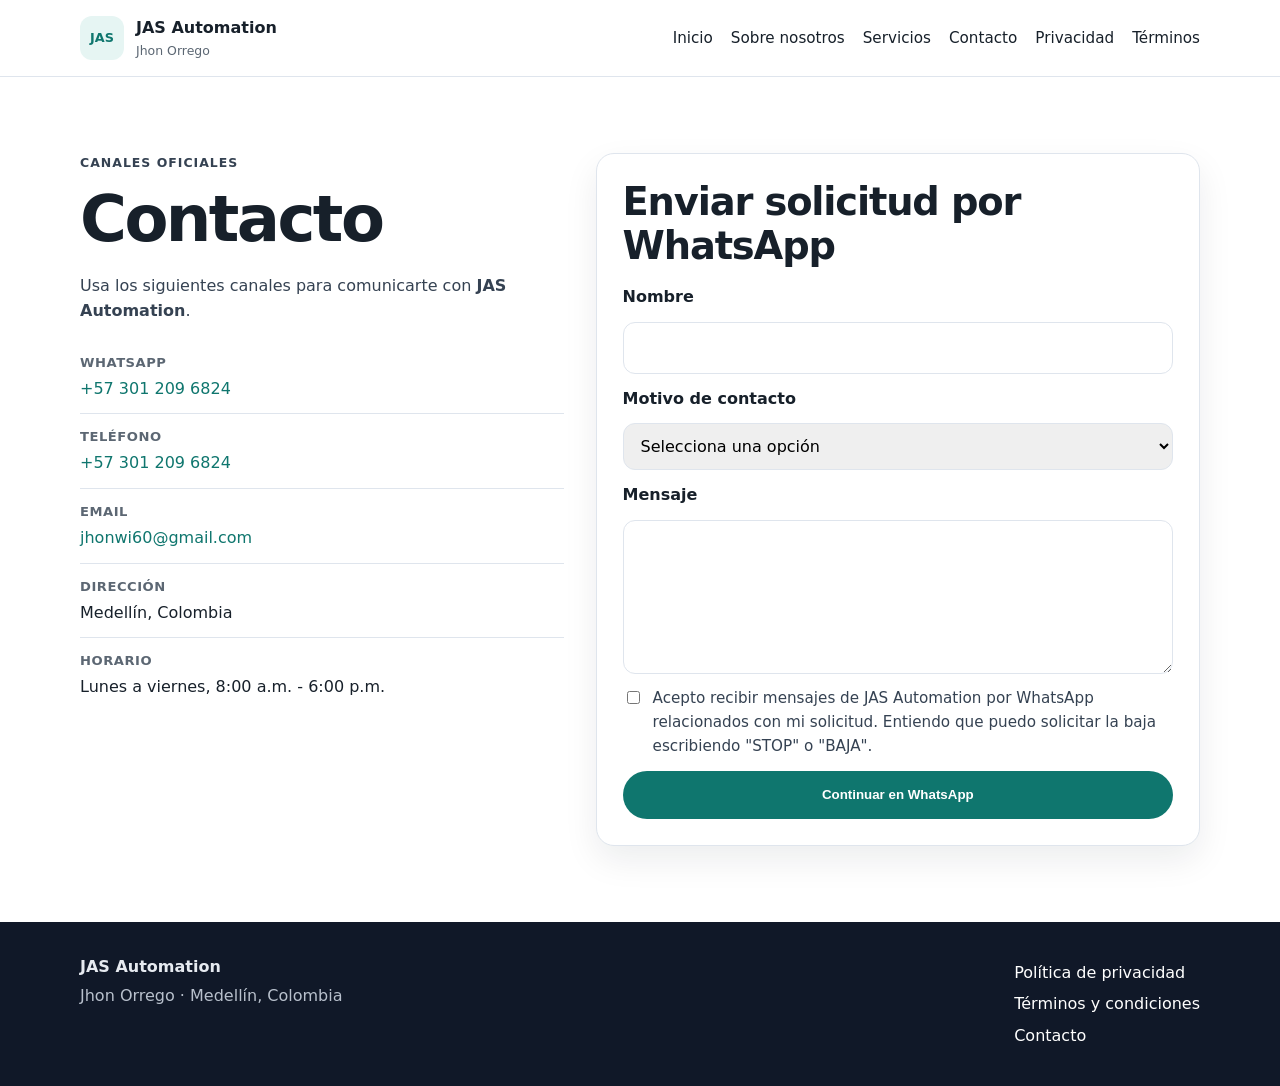
==== contacto.html @ 0388eae1 "Configurar página oficial JAS Automation Datos reales aplicados: nombre comercial, contacto, servici" ====
<!doctype html>
<html lang="es">
<head>
  <meta charset="utf-8">
  <meta name="viewport" content="width=device-width, initial-scale=1">
  <title>Contacto | JAS Automation</title>
  <meta name="description" content="Canales oficiales de contacto de JAS Automation. WhatsApp, email y horario de atención.">
  <link rel="canonical" href="https://www.jasautomation.com/contacto.html">
  <link rel="stylesheet" href="assets/css/styles.css">
</head>
<body>
  <header class="site-header"><nav class="nav container" aria-label="Navegación principal"><a class="brand" href="index.html"><span class="brand-mark">JAS</span><span><strong>JAS Automation</strong><small>Jhon Orrego</small></span></a><button class="nav-toggle" aria-expanded="false" aria-controls="menu">Menú</button><div class="nav-links" id="menu"><a href="index.html">Inicio</a><a href="sobre-nosotros.html">Sobre nosotros</a><a href="servicios.html">Servicios</a><a href="contacto.html">Contacto</a><a href="politica-privacidad.html">Privacidad</a><a href="terminos-condiciones.html">Términos</a></div></nav></header>
  <main class="section page">
    <div class="container contact-grid">
      <section class="content">
        <p class="eyebrow">Canales oficiales</p>
        <h1>Contacto</h1>
        <p>Usa los siguientes canales para comunicarte con <strong>JAS Automation</strong>.</p>
        <dl class="contact-list">
          <div><dt>WhatsApp</dt><dd><a href="https://wa.me/573012096824" target="_blank" rel="noopener">+57 301 209 6824</a></dd></div>
          <div><dt>Teléfono</dt><dd><a href="tel:+573012096824">+57 301 209 6824</a></dd></div>
          <div><dt>Email</dt><dd><a href="mailto:jhonwi60@gmail.com">jhonwi60@gmail.com</a></dd></div>
          <div><dt>Dirección</dt><dd>Medellín, Colombia</dd></div>
          <div><dt>Horario</dt><dd>Lunes a viernes, 8:00 a.m. - 6:00 p.m.</dd></div>
        </dl>
      </section>
      <section class="form-card" aria-label="Formulario de contacto">
        <h2>Enviar solicitud por WhatsApp</h2>
        <form id="whatsappForm">
          <label for="name">Nombre</label>
          <input id="name" name="name" type="text" autocomplete="name" required>
          <label for="topic">Motivo de contacto</label>
          <select id="topic" name="topic" required>
            <option value="">Selecciona una opción</option>
            <option>Información comercial</option>
            <option>Soporte</option>
            <option>Estado de solicitud</option>
            <option>Otra consulta</option>
          </select>
          <label for="message">Mensaje</label>
          <textarea id="message" name="message" rows="5" required></textarea>
          <label class="checkbox">
            <input id="optin" type="checkbox" required>
            <span>Acepto recibir mensajes de JAS Automation por WhatsApp relacionados con mi solicitud. Entiendo que puedo solicitar la baja escribiendo "STOP" o "BAJA".</span>
          </label>
          <button class="button button-primary" type="submit">Continuar en WhatsApp</button>
        </form>
      </section>
    </div>
  </main>
  <footer class="site-footer"><div class="container footer-grid"><div><strong>JAS Automation</strong><p>Jhon Orrego · Medellín, Colombia</p></div><div><a href="politica-privacidad.html">Política de privacidad</a><a href="terminos-condiciones.html">Términos y condiciones</a><a href="contacto.html">Contacto</a></div></div></footer>
  <script src="assets/js/main.js"></script>
</body>
</html>
---- assets/css/styles.css ----
:root {
  --bg: #ffffff;
  --surface: #f6f8fb;
  --text: #17202a;
  --muted: #5c6773;
  --border: #dfe5ed;
  --primary: #0f766e;
  --primary-dark: #0b5f59;
  --accent: #e6f5f3;
  --shadow: 0 14px 34px rgba(16, 24, 40, .08);
  --radius: 18px;
}
* { box-sizing: border-box; }
html { scroll-behavior: smooth; }
body {
  margin: 0;
  font-family: Inter, ui-sans-serif, system-ui, -apple-system, BlinkMacSystemFont, "Segoe UI", sans-serif;
  color: var(--text);
  background: var(--bg);
  line-height: 1.6;
}
a { color: var(--primary); text-decoration: none; }
a:hover { text-decoration: underline; }
.container { width: min(1120px, calc(100% - 32px)); margin: 0 auto; }
.site-header { position: sticky; top: 0; z-index: 20; background: rgba(255,255,255,.95); border-bottom: 1px solid var(--border); backdrop-filter: blur(10px); }
.nav { display: flex; align-items: center; justify-content: space-between; min-height: 76px; gap: 18px; }
.brand { display: inline-flex; align-items: center; gap: 12px; color: var(--text); }
.brand:hover { text-decoration: none; }
.brand small { display: block; color: var(--muted); font-size: .78rem; }
.brand-mark { display: grid; place-items: center; min-width: 44px; height: 44px; border-radius: 12px; background: var(--accent); color: var(--primary); font-weight: 800; font-size: .8rem; }
.nav-links { display: flex; align-items: center; gap: 18px; font-size: .95rem; }
.nav-links a { color: var(--text); }
.nav-toggle { display: none; border: 1px solid var(--border); background: #fff; padding: 9px 12px; border-radius: 10px; }
.section { padding: 76px 0; }
.section-muted { background: var(--surface); }
.hero { background: linear-gradient(135deg, #f5fffd 0%, #ffffff 55%, #f2f7ff 100%); }
.hero-grid { display: grid; grid-template-columns: 1.2fr .8fr; gap: 40px; align-items: center; }
.eyebrow { color: var(--primary); font-weight: 800; letter-spacing: .08em; text-transform: uppercase; font-size: .78rem; margin: 0 0 10px; }
h1, h2, h3 { line-height: 1.15; margin: 0 0 16px; }
h1 { font-size: clamp(2.25rem, 5vw, 4.4rem); letter-spacing: -.04em; }
h2 { font-size: clamp(1.7rem, 3vw, 2.45rem); letter-spacing: -.03em; }
h3 { font-size: 1.15rem; }
.lead { font-size: 1.22rem; color: #354252; max-width: 760px; }
.hero-actions { display: flex; flex-wrap: wrap; gap: 12px; margin: 28px 0 14px; }
.button { display: inline-flex; align-items: center; justify-content: center; min-height: 48px; padding: 0 18px; border-radius: 999px; font-weight: 750; border: 1px solid transparent; cursor: pointer; }
.button:hover { text-decoration: none; }
.button-primary { background: var(--primary); color: #fff; }
.button-primary:hover { background: var(--primary-dark); }
.button-secondary { background: #fff; color: var(--text); border-color: var(--border); }
.consent-note { color: var(--muted); font-size: .95rem; }
.trust-card, .card, .form-card, .checklist, .notice { border: 1px solid var(--border); border-radius: var(--radius); background: #fff; box-shadow: var(--shadow); }
.trust-card { padding: 26px; }
dl { margin: 0; }
.trust-card dl div, .contact-list div { padding: 12px 0; border-bottom: 1px solid var(--border); }
.trust-card dl div:last-child, .contact-list div:last-child { border-bottom: 0; }
dt { font-size: .82rem; color: var(--muted); font-weight: 750; text-transform: uppercase; letter-spacing: .04em; }
dd { margin: 3px 0 0; }
.cards { display: grid; gap: 18px; margin-top: 22px; }
.cards.three { grid-template-columns: repeat(3, 1fr); }
.card { padding: 24px; }
.card p { color: var(--muted); margin-bottom: 0; }
.split { display: grid; grid-template-columns: 1fr .85fr; gap: 42px; align-items: start; }
.checklist { padding: 26px; background: var(--accent); }
ul { padding-left: 20px; }
.page { min-height: 64vh; }
.content { max-width: 880px; }
.content p, .legal p { color: #354252; }
.info-table { width: 100%; border-collapse: collapse; margin: 24px 0; border: 1px solid var(--border); border-radius: 14px; overflow: hidden; display: table; }
.info-table th, .info-table td { text-align: left; padding: 14px 16px; border-bottom: 1px solid var(--border); }
.info-table th { width: 230px; background: var(--surface); }
.contact-grid { display: grid; grid-template-columns: .8fr 1fr; gap: 32px; align-items: start; }
.form-card { padding: 26px; }
form { display: grid; gap: 12px; }
label { font-weight: 700; }
input, select, textarea { width: 100%; padding: 12px 13px; border: 1px solid var(--border); border-radius: 12px; font: inherit; }
textarea { resize: vertical; }
.checkbox { display: grid; grid-template-columns: auto 1fr; gap: 10px; align-items: start; font-weight: 500; color: #354252; font-size: .95rem; }
.checkbox input { width: auto; margin-top: 5px; }
.legal { max-width: 900px; }
.legal h2 { font-size: 1.35rem; margin-top: 30px; }
.notice { padding: 18px; margin-top: 24px; background: #fff9e8; }
.site-footer { background: #101828; color: #e6eaf0; padding: 32px 0; }
.site-footer p { color: #b8c0cc; margin: 4px 0; }
.site-footer a { display: block; color: #fff; margin: 6px 0; }
.footer-grid { display: flex; justify-content: space-between; gap: 24px; align-items: start; }
@media (max-width: 820px) {
  .nav { align-items: flex-start; padding: 14px 0; }
  .nav-toggle { display: inline-flex; }
  .nav-links { display: none; position: absolute; left: 16px; right: 16px; top: 76px; background: #fff; border: 1px solid var(--border); border-radius: 14px; padding: 14px; box-shadow: var(--shadow); flex-direction: column; align-items: flex-start; }
  .nav-links.open { display: flex; }
  .hero-grid, .cards.three, .split, .contact-grid { grid-template-columns: 1fr; }
  .section { padding: 52px 0; }
  .footer-grid { flex-direction: column; }
}
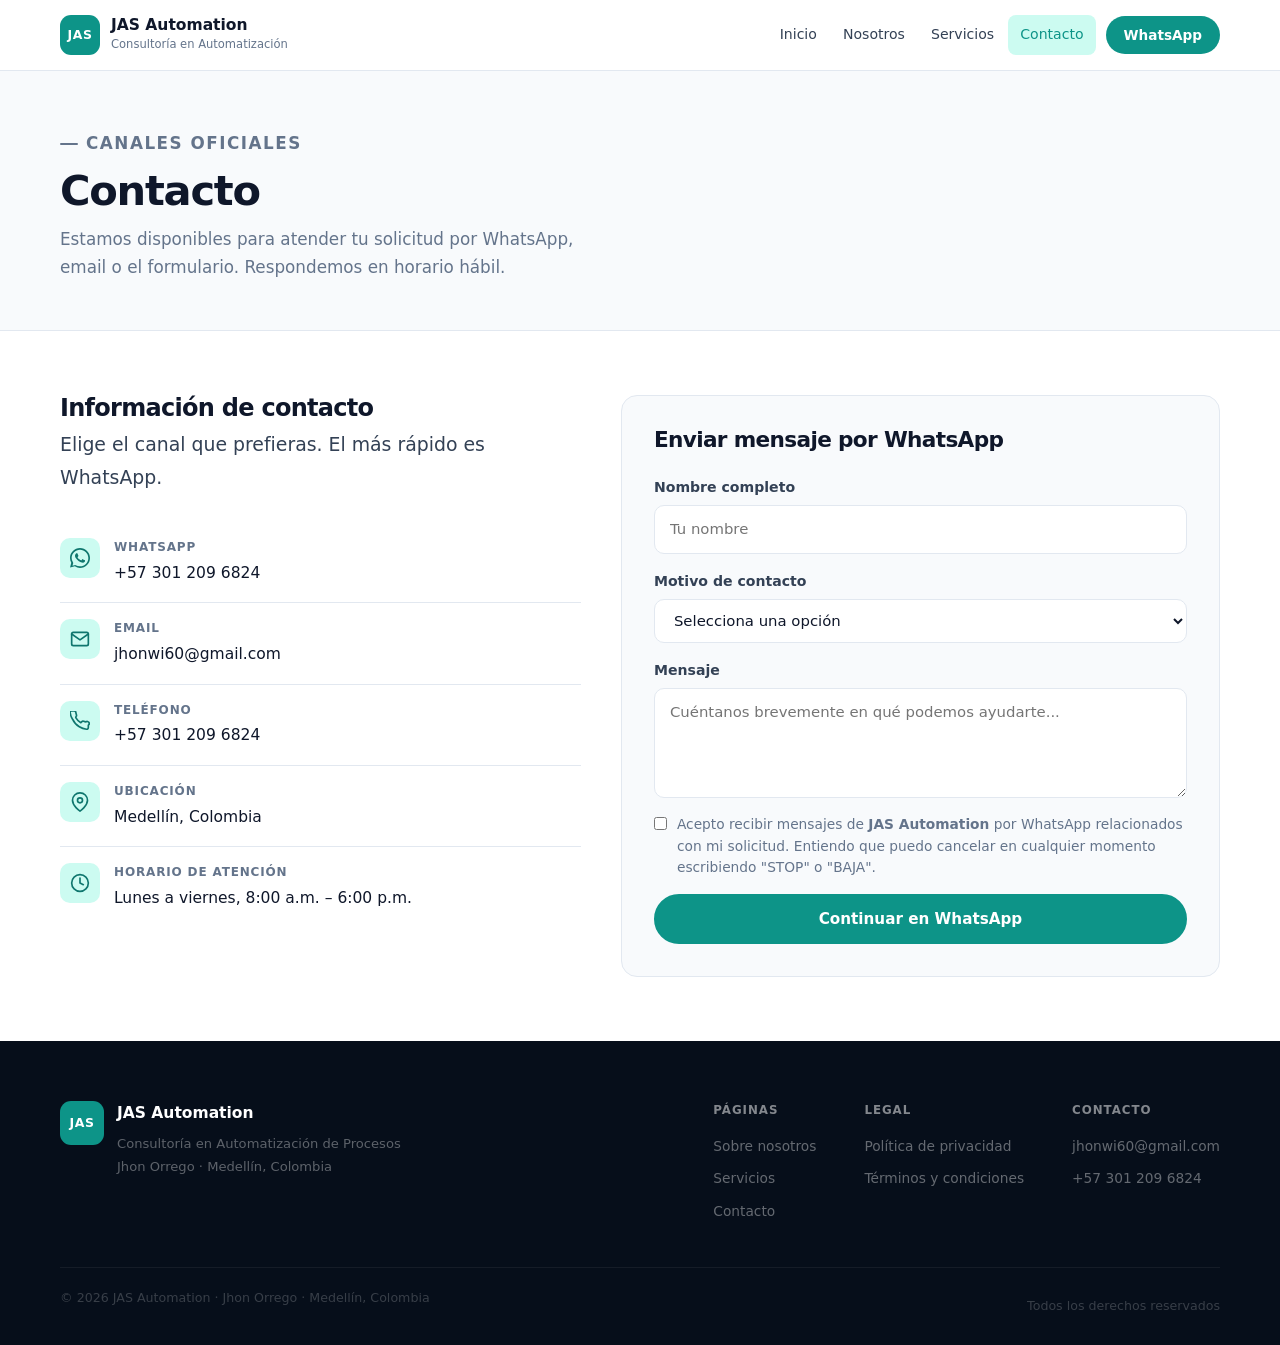
==== commit 4631f732: "Rediseño completo: UI profesional, mobile-first, copy mejorado - Hero con fondo oscuro y headline de" ====
--- a/contacto.html
+++ b/contacto.html
@@ -4,51 +4,137 @@
   <meta charset="utf-8">
   <meta name="viewport" content="width=device-width, initial-scale=1">
   <title>Contacto | JAS Automation</title>
-  <meta name="description" content="Canales oficiales de contacto de JAS Automation. WhatsApp, email y horario de atención.">
+  <meta name="description" content="Canales oficiales de contacto de JAS Automation. Escríbenos por WhatsApp, email o usa el formulario de contacto.">
   <link rel="canonical" href="https://www.jasautomation.com/contacto.html">
   <link rel="stylesheet" href="assets/css/styles.css">
 </head>
 <body>
-  <header class="site-header"><nav class="nav container" aria-label="Navegación principal"><a class="brand" href="index.html"><span class="brand-mark">JAS</span><span><strong>JAS Automation</strong><small>Jhon Orrego</small></span></a><button class="nav-toggle" aria-expanded="false" aria-controls="menu">Menú</button><div class="nav-links" id="menu"><a href="index.html">Inicio</a><a href="sobre-nosotros.html">Sobre nosotros</a><a href="servicios.html">Servicios</a><a href="contacto.html">Contacto</a><a href="politica-privacidad.html">Privacidad</a><a href="terminos-condiciones.html">Términos</a></div></nav></header>
-  <main class="section page">
-    <div class="container contact-grid">
-      <section class="content">
+
+  <header class="site-header">
+    <nav class="nav container" aria-label="Navegación principal">
+      <a class="brand" href="index.html"><span class="brand-mark">JAS</span><span><strong>JAS Automation</strong><small>Consultoría en Automatización</small></span></a>
+      <button class="nav-toggle" id="nav-toggle" aria-expanded="false" aria-controls="main-menu" aria-label="Abrir menú"><span></span><span></span><span></span></button>
+      <div class="nav-links" id="main-menu">
+        <a href="index.html">Inicio</a>
+        <a href="sobre-nosotros.html">Nosotros</a>
+        <a href="servicios.html">Servicios</a>
+        <a href="contacto.html" class="active">Contacto</a>
+        <a href="https://wa.me/573012096824?text=Hola%2C%20quiero%20informaci%C3%B3n%20sobre%20JAS%20Automation" class="nav-cta" target="_blank" rel="noopener">WhatsApp</a>
+      </div>
+    </nav>
+  </header>
+
+  <main>
+    <div class="page-hero">
+      <div class="container">
         <p class="eyebrow">Canales oficiales</p>
         <h1>Contacto</h1>
-        <p>Usa los siguientes canales para comunicarte con <strong>JAS Automation</strong>.</p>
-        <dl class="contact-list">
-          <div><dt>WhatsApp</dt><dd><a href="https://wa.me/573012096824" target="_blank" rel="noopener">+57 301 209 6824</a></dd></div>
-          <div><dt>Teléfono</dt><dd><a href="tel:+573012096824">+57 301 209 6824</a></dd></div>
-          <div><dt>Email</dt><dd><a href="mailto:jhonwi60@gmail.com">jhonwi60@gmail.com</a></dd></div>
-          <div><dt>Dirección</dt><dd>Medellín, Colombia</dd></div>
-          <div><dt>Horario</dt><dd>Lunes a viernes, 8:00 a.m. - 6:00 p.m.</dd></div>
-        </dl>
-      </section>
-      <section class="form-card" aria-label="Formulario de contacto">
-        <h2>Enviar solicitud por WhatsApp</h2>
-        <form id="whatsappForm">
-          <label for="name">Nombre</label>
-          <input id="name" name="name" type="text" autocomplete="name" required>
-          <label for="topic">Motivo de contacto</label>
-          <select id="topic" name="topic" required>
-            <option value="">Selecciona una opción</option>
-            <option>Información comercial</option>
-            <option>Soporte</option>
-            <option>Estado de solicitud</option>
-            <option>Otra consulta</option>
-          </select>
-          <label for="message">Mensaje</label>
-          <textarea id="message" name="message" rows="5" required></textarea>
-          <label class="checkbox">
-            <input id="optin" type="checkbox" required>
-            <span>Acepto recibir mensajes de JAS Automation por WhatsApp relacionados con mi solicitud. Entiendo que puedo solicitar la baja escribiendo "STOP" o "BAJA".</span>
-          </label>
-          <button class="button button-primary" type="submit">Continuar en WhatsApp</button>
-        </form>
-      </section>
+        <p>Estamos disponibles para atender tu solicitud por WhatsApp, email o el formulario. Respondemos en horario hábil.</p>
+      </div>
     </div>
+
+    <section class="content-section">
+      <div class="container contact-wrap">
+
+        <div class="contact-info">
+          <h2>Información de contacto</h2>
+          <p class="lead">Elige el canal que prefieras. El más rápido es WhatsApp.</p>
+
+          <div class="contact-list">
+            <div class="contact-list-item">
+              <div class="contact-icon" aria-hidden="true">
+                <svg width="20" height="20" viewBox="0 0 24 24" fill="currentColor"><path d="M17.472 14.382c-.297-.149-1.758-.867-2.03-.967-.273-.099-.471-.148-.67.15-.197.297-.767.966-.94 1.164-.173.199-.347.223-.644.075-.297-.15-1.255-.463-2.39-1.475-.883-.788-1.48-1.761-1.653-2.059-.173-.297-.018-.458.13-.606.134-.133.298-.347.446-.52.149-.174.198-.298.298-.497.099-.198.05-.371-.025-.52-.075-.149-.669-1.612-.916-2.207-.242-.579-.487-.5-.669-.51-.173-.008-.371-.01-.57-.01-.198 0-.52.074-.792.372-.272.297-1.04 1.016-1.04 2.479 0 1.462 1.065 2.875 1.213 3.074.149.198 2.096 3.2 5.077 4.487.709.306 1.262.489 1.694.625.712.227 1.36.195 1.871.118.571-.085 1.758-.719 2.006-1.413.248-.694.248-1.289.173-1.413-.074-.124-.272-.198-.57-.347z"/><path d="M12 0C5.373 0 0 5.373 0 12c0 2.123.553 4.116 1.52 5.843L.057 23.5l5.81-1.522A11.942 11.942 0 0012 24c6.627 0 12-5.373 12-12S18.627 0 12 0zm0 22c-1.89 0-3.663-.51-5.187-1.4l-.37-.22-3.45.905.92-3.36-.24-.386A10 10 0 012 12C2 6.477 6.477 2 12 2s10 4.477 10 10-4.477 10-10 10z"/></svg>
+              </div>
+              <div>
+                <div class="contact-label">WhatsApp</div>
+                <div class="contact-value"><a href="https://wa.me/573012096824" target="_blank" rel="noopener">+57 301 209 6824</a></div>
+              </div>
+            </div>
+            <div class="contact-list-item">
+              <div class="contact-icon" aria-hidden="true">
+                <svg width="20" height="20" viewBox="0 0 24 24" fill="none" stroke="currentColor" stroke-width="2" stroke-linecap="round" stroke-linejoin="round"><path d="M4 4h16c1.1 0 2 .9 2 2v12c0 1.1-.9 2-2 2H4c-1.1 0-2-.9-2-2V6c0-1.1.9-2 2-2z"/><polyline points="22,6 12,13 2,6"/></svg>
+              </div>
+              <div>
+                <div class="contact-label">Email</div>
+                <div class="contact-value"><a href="mailto:jhonwi60@gmail.com">jhonwi60@gmail.com</a></div>
+              </div>
+            </div>
+            <div class="contact-list-item">
+              <div class="contact-icon" aria-hidden="true">
+                <svg width="20" height="20" viewBox="0 0 24 24" fill="none" stroke="currentColor" stroke-width="2" stroke-linecap="round" stroke-linejoin="round"><path d="M22 16.92v3a2 2 0 01-2.18 2 19.79 19.79 0 01-8.63-3.07A19.5 19.5 0 013.07 9.81 19.79 19.79 0 01.02 1.18 2 2 0 012 0h3a2 2 0 012 1.72c.127.96.361 1.903.7 2.81a2 2 0 01-.45 2.11L6.91 7.91a16 16 0 006.08 6.08l1.27-1.27a2 2 0 012.11-.45c.907.339 1.85.573 2.81.7A2 2 0 0122 16.92z"/></svg>
+              </div>
+              <div>
+                <div class="contact-label">Teléfono</div>
+                <div class="contact-value"><a href="tel:+573012096824">+57 301 209 6824</a></div>
+              </div>
+            </div>
+            <div class="contact-list-item">
+              <div class="contact-icon" aria-hidden="true">
+                <svg width="20" height="20" viewBox="0 0 24 24" fill="none" stroke="currentColor" stroke-width="2" stroke-linecap="round" stroke-linejoin="round"><path d="M21 10c0 7-9 13-9 13S3 17 3 10a9 9 0 0118 0z"/><circle cx="12" cy="10" r="3"/></svg>
+              </div>
+              <div>
+                <div class="contact-label">Ubicación</div>
+                <div class="contact-value">Medellín, Colombia</div>
+              </div>
+            </div>
+            <div class="contact-list-item">
+              <div class="contact-icon" aria-hidden="true">
+                <svg width="20" height="20" viewBox="0 0 24 24" fill="none" stroke="currentColor" stroke-width="2" stroke-linecap="round" stroke-linejoin="round"><circle cx="12" cy="12" r="10"/><polyline points="12 6 12 12 16 14"/></svg>
+              </div>
+              <div>
+                <div class="contact-label">Horario de atención</div>
+                <div class="contact-value">Lunes a viernes, 8:00 a.m. – 6:00 p.m.</div>
+              </div>
+            </div>
+          </div>
+        </div>
+
+        <div class="form-box">
+          <h2>Enviar mensaje por WhatsApp</h2>
+          <form class="form-grid" id="whatsappForm" novalidate>
+            <div class="form-field">
+              <label for="name">Nombre completo</label>
+              <input id="name" name="name" type="text" autocomplete="name" placeholder="Tu nombre" required>
+            </div>
+            <div class="form-field">
+              <label for="topic">Motivo de contacto</label>
+              <select id="topic" name="topic" required>
+                <option value="">Selecciona una opción</option>
+                <option>Información sobre servicios</option>
+                <option>Solicitud de propuesta</option>
+                <option>Soporte técnico</option>
+                <option>Estado de proyecto</option>
+                <option>Otra consulta</option>
+              </select>
+            </div>
+            <div class="form-field">
+              <label for="message">Mensaje</label>
+              <textarea id="message" name="message" placeholder="Cuéntanos brevemente en qué podemos ayudarte..." required></textarea>
+            </div>
+            <div class="checkbox-field">
+              <input id="optin" type="checkbox" required>
+              <span>Acepto recibir mensajes de <strong>JAS Automation</strong> por WhatsApp relacionados con mi solicitud. Entiendo que puedo cancelar en cualquier momento escribiendo "STOP" o "BAJA".</span>
+            </div>
+            <button class="btn btn-primary btn-full" type="submit">Continuar en WhatsApp</button>
+          </form>
+        </div>
+
+      </div>
+    </section>
   </main>
-  <footer class="site-footer"><div class="container footer-grid"><div><strong>JAS Automation</strong><p>Jhon Orrego · Medellín, Colombia</p></div><div><a href="politica-privacidad.html">Política de privacidad</a><a href="terminos-condiciones.html">Términos y condiciones</a><a href="contacto.html">Contacto</a></div></div></footer>
+
+  <footer class="site-footer">
+    <div class="container footer-top">
+      <div class="footer-brand"><span class="brand-mark">JAS</span><div><strong>JAS Automation</strong><p>Consultoría en Automatización de Procesos</p><p>Jhon Orrego · Medellín, Colombia</p></div></div>
+      <nav class="footer-nav" aria-label="Navegación del pie de página">
+        <div class="footer-nav-col"><strong>Páginas</strong><a href="sobre-nosotros.html">Sobre nosotros</a><a href="servicios.html">Servicios</a><a href="contacto.html">Contacto</a></div>
+        <div class="footer-nav-col"><strong>Legal</strong><a href="politica-privacidad.html">Política de privacidad</a><a href="terminos-condiciones.html">Términos y condiciones</a></div>
+        <div class="footer-nav-col"><strong>Contacto</strong><a href="mailto:jhonwi60@gmail.com">jhonwi60@gmail.com</a><a href="tel:+573012096824">+57 301 209 6824</a></div>
+      </nav>
+    </div>
+    <div class="footer-bottom"><div class="container"><p>© 2026 JAS Automation · Jhon Orrego · Medellín, Colombia</p><p>Todos los derechos reservados</p></div></div>
+  </footer>
+
   <script src="assets/js/main.js"></script>
 </body>
 </html>
--- a/assets/css/styles.css
+++ b/assets/css/styles.css
@@ -1,94 +1,655 @@
+/* ===== DESIGN SYSTEM ===== */
 :root {
   --bg: #ffffff;
-  --surface: #f6f8fb;
-  --text: #17202a;
-  --muted: #5c6773;
-  --border: #dfe5ed;
-  --primary: #0f766e;
-  --primary-dark: #0b5f59;
-  --accent: #e6f5f3;
-  --shadow: 0 14px 34px rgba(16, 24, 40, .08);
-  --radius: 18px;
-}
-* { box-sizing: border-box; }
-html { scroll-behavior: smooth; }
+  --surface: #f8fafc;
+  --text: #0f172a;
+  --text-2: #334155;
+  --muted: #64748b;
+  --border: #e2e8f0;
+  --primary: #0d9488;
+  --primary-dark: #0f766e;
+  --primary-light: #ccfbf1;
+  --dark: #071828;
+  --dark-2: #0c2340;
+  --shadow: 0 4px 20px rgba(0,0,0,.09);
+  --shadow-lg: 0 20px 50px rgba(0,0,0,.13);
+  --radius: 16px;
+  --radius-sm: 10px;
+}
+
+/* ===== RESET ===== */
+*, *::before, *::after { box-sizing: border-box; margin: 0; padding: 0; }
+html { scroll-behavior: smooth; -webkit-text-size-adjust: 100%; }
 body {
-  margin: 0;
-  font-family: Inter, ui-sans-serif, system-ui, -apple-system, BlinkMacSystemFont, "Segoe UI", sans-serif;
+  font-family: Inter, ui-sans-serif, system-ui, -apple-system, BlinkMacSystemFont, "Segoe UI", Roboto, sans-serif;
   color: var(--text);
   background: var(--bg);
-  line-height: 1.6;
-}
+  line-height: 1.65;
+  -webkit-font-smoothing: antialiased;
+}
+img, svg { display: block; max-width: 100%; }
 a { color: var(--primary); text-decoration: none; }
 a:hover { text-decoration: underline; }
-.container { width: min(1120px, calc(100% - 32px)); margin: 0 auto; }
-.site-header { position: sticky; top: 0; z-index: 20; background: rgba(255,255,255,.95); border-bottom: 1px solid var(--border); backdrop-filter: blur(10px); }
-.nav { display: flex; align-items: center; justify-content: space-between; min-height: 76px; gap: 18px; }
-.brand { display: inline-flex; align-items: center; gap: 12px; color: var(--text); }
+ul, ol { list-style: none; }
+p { margin-bottom: 1rem; }
+p:last-child { margin-bottom: 0; }
+
+/* ===== LAYOUT ===== */
+.container { width: min(1160px, calc(100% - 40px)); margin: 0 auto; }
+.section { padding: 96px 0; }
+.section-muted { background: var(--surface); }
+.section-dark { background: var(--dark); }
+
+/* ===== TYPOGRAPHY ===== */
+.eyebrow {
+  display: inline-flex;
+  align-items: center;
+  gap: 8px;
+  color: var(--primary);
+  font-weight: 700;
+  letter-spacing: .09em;
+  text-transform: uppercase;
+  font-size: .73rem;
+  margin-bottom: 14px;
+}
+.eyebrow::before {
+  content: '';
+  display: block;
+  width: 18px;
+  height: 2px;
+  background: currentColor;
+  border-radius: 2px;
+  flex-shrink: 0;
+}
+.eyebrow-light { color: var(--primary-light); }
+
+h1, h2, h3 { line-height: 1.12; font-weight: 800; letter-spacing: -.03em; }
+h1 { font-size: clamp(2.2rem, 5.5vw, 3.8rem); }
+h2 { font-size: clamp(1.7rem, 3.5vw, 2.5rem); }
+h3 { font-size: 1.1rem; font-weight: 700; letter-spacing: -.01em; }
+
+.lead {
+  font-size: clamp(1rem, 2vw, 1.18rem);
+  color: var(--text-2);
+  line-height: 1.75;
+}
+.section-header { text-align: center; max-width: 660px; margin: 0 auto 56px; }
+.section-header h2 { margin-bottom: 14px; }
+.section-sub { color: var(--muted); font-size: 1.05rem; }
+
+/* ===== BUTTONS ===== */
+.btn {
+  display: inline-flex;
+  align-items: center;
+  justify-content: center;
+  gap: 8px;
+  min-height: 50px;
+  padding: 0 24px;
+  border-radius: 999px;
+  font-weight: 700;
+  font-size: .95rem;
+  border: 2px solid transparent;
+  cursor: pointer;
+  transition: background .16s, border-color .16s, transform .14s, box-shadow .16s;
+  white-space: nowrap;
+  font-family: inherit;
+}
+.btn:hover { text-decoration: none; transform: translateY(-1px); box-shadow: 0 6px 20px rgba(0,0,0,.12); }
+.btn:active { transform: translateY(0); }
+.btn-primary { background: var(--primary); color: #fff; border-color: var(--primary); }
+.btn-primary:hover { background: var(--primary-dark); border-color: var(--primary-dark); }
+.btn-ghost { background: transparent; color: var(--text); border-color: var(--border); }
+.btn-ghost:hover { border-color: var(--primary); color: var(--primary); background: var(--primary-light); }
+.btn-outline-white { background: transparent; color: #fff; border-color: rgba(255,255,255,.35); }
+.btn-outline-white:hover { background: rgba(255,255,255,.1); border-color: rgba(255,255,255,.7); }
+.btn-full { width: 100%; }
+.btn-lg { min-height: 56px; padding: 0 32px; font-size: 1rem; }
+
+/* ===== HEADER / NAV ===== */
+.site-header {
+  position: sticky;
+  top: 0;
+  z-index: 50;
+  background: rgba(255,255,255,.94);
+  border-bottom: 1px solid var(--border);
+  backdrop-filter: blur(16px);
+  -webkit-backdrop-filter: blur(16px);
+}
+.nav {
+  display: flex;
+  align-items: center;
+  justify-content: space-between;
+  min-height: 70px;
+  gap: 16px;
+  flex-wrap: wrap;
+}
+.brand {
+  display: inline-flex;
+  align-items: center;
+  gap: 11px;
+  color: var(--text);
+  flex-shrink: 0;
+}
 .brand:hover { text-decoration: none; }
-.brand small { display: block; color: var(--muted); font-size: .78rem; }
-.brand-mark { display: grid; place-items: center; min-width: 44px; height: 44px; border-radius: 12px; background: var(--accent); color: var(--primary); font-weight: 800; font-size: .8rem; }
-.nav-links { display: flex; align-items: center; gap: 18px; font-size: .95rem; }
-.nav-links a { color: var(--text); }
-.nav-toggle { display: none; border: 1px solid var(--border); background: #fff; padding: 9px 12px; border-radius: 10px; }
-.section { padding: 76px 0; }
-.section-muted { background: var(--surface); }
-.hero { background: linear-gradient(135deg, #f5fffd 0%, #ffffff 55%, #f2f7ff 100%); }
-.hero-grid { display: grid; grid-template-columns: 1.2fr .8fr; gap: 40px; align-items: center; }
-.eyebrow { color: var(--primary); font-weight: 800; letter-spacing: .08em; text-transform: uppercase; font-size: .78rem; margin: 0 0 10px; }
-h1, h2, h3 { line-height: 1.15; margin: 0 0 16px; }
-h1 { font-size: clamp(2.25rem, 5vw, 4.4rem); letter-spacing: -.04em; }
-h2 { font-size: clamp(1.7rem, 3vw, 2.45rem); letter-spacing: -.03em; }
-h3 { font-size: 1.15rem; }
-.lead { font-size: 1.22rem; color: #354252; max-width: 760px; }
-.hero-actions { display: flex; flex-wrap: wrap; gap: 12px; margin: 28px 0 14px; }
-.button { display: inline-flex; align-items: center; justify-content: center; min-height: 48px; padding: 0 18px; border-radius: 999px; font-weight: 750; border: 1px solid transparent; cursor: pointer; }
-.button:hover { text-decoration: none; }
-.button-primary { background: var(--primary); color: #fff; }
-.button-primary:hover { background: var(--primary-dark); }
-.button-secondary { background: #fff; color: var(--text); border-color: var(--border); }
-.consent-note { color: var(--muted); font-size: .95rem; }
-.trust-card, .card, .form-card, .checklist, .notice { border: 1px solid var(--border); border-radius: var(--radius); background: #fff; box-shadow: var(--shadow); }
-.trust-card { padding: 26px; }
-dl { margin: 0; }
-.trust-card dl div, .contact-list div { padding: 12px 0; border-bottom: 1px solid var(--border); }
-.trust-card dl div:last-child, .contact-list div:last-child { border-bottom: 0; }
-dt { font-size: .82rem; color: var(--muted); font-weight: 750; text-transform: uppercase; letter-spacing: .04em; }
-dd { margin: 3px 0 0; }
-.cards { display: grid; gap: 18px; margin-top: 22px; }
-.cards.three { grid-template-columns: repeat(3, 1fr); }
-.card { padding: 24px; }
-.card p { color: var(--muted); margin-bottom: 0; }
-.split { display: grid; grid-template-columns: 1fr .85fr; gap: 42px; align-items: start; }
-.checklist { padding: 26px; background: var(--accent); }
-ul { padding-left: 20px; }
-.page { min-height: 64vh; }
-.content { max-width: 880px; }
-.content p, .legal p { color: #354252; }
-.info-table { width: 100%; border-collapse: collapse; margin: 24px 0; border: 1px solid var(--border); border-radius: 14px; overflow: hidden; display: table; }
-.info-table th, .info-table td { text-align: left; padding: 14px 16px; border-bottom: 1px solid var(--border); }
-.info-table th { width: 230px; background: var(--surface); }
-.contact-grid { display: grid; grid-template-columns: .8fr 1fr; gap: 32px; align-items: start; }
-.form-card { padding: 26px; }
-form { display: grid; gap: 12px; }
-label { font-weight: 700; }
-input, select, textarea { width: 100%; padding: 12px 13px; border: 1px solid var(--border); border-radius: 12px; font: inherit; }
-textarea { resize: vertical; }
-.checkbox { display: grid; grid-template-columns: auto 1fr; gap: 10px; align-items: start; font-weight: 500; color: #354252; font-size: .95rem; }
-.checkbox input { width: auto; margin-top: 5px; }
-.legal { max-width: 900px; }
-.legal h2 { font-size: 1.35rem; margin-top: 30px; }
-.notice { padding: 18px; margin-top: 24px; background: #fff9e8; }
-.site-footer { background: #101828; color: #e6eaf0; padding: 32px 0; }
-.site-footer p { color: #b8c0cc; margin: 4px 0; }
-.site-footer a { display: block; color: #fff; margin: 6px 0; }
-.footer-grid { display: flex; justify-content: space-between; gap: 24px; align-items: start; }
-@media (max-width: 820px) {
-  .nav { align-items: flex-start; padding: 14px 0; }
-  .nav-toggle { display: inline-flex; }
-  .nav-links { display: none; position: absolute; left: 16px; right: 16px; top: 76px; background: #fff; border: 1px solid var(--border); border-radius: 14px; padding: 14px; box-shadow: var(--shadow); flex-direction: column; align-items: flex-start; }
+.brand strong { display: block; font-size: .97rem; font-weight: 800; line-height: 1.2; }
+.brand small { display: block; color: var(--muted); font-size: .72rem; font-weight: 500; }
+.brand-mark {
+  display: grid;
+  place-items: center;
+  width: 40px;
+  height: 40px;
+  border-radius: 11px;
+  background: var(--primary);
+  color: #fff;
+  font-weight: 900;
+  font-size: .78rem;
+  letter-spacing: .04em;
+  flex-shrink: 0;
+}
+.nav-links {
+  display: flex;
+  align-items: center;
+  gap: 2px;
+}
+.nav-links a {
+  color: var(--text-2);
+  font-size: .88rem;
+  font-weight: 500;
+  padding: 8px 12px;
+  border-radius: 8px;
+  transition: color .14s, background .14s;
+}
+.nav-links a:hover,
+.nav-links a.active { color: var(--primary); background: var(--primary-light); text-decoration: none; }
+.nav-cta {
+  background: var(--primary) !important;
+  color: #fff !important;
+  padding: 8px 18px !important;
+  border-radius: 999px !important;
+  font-weight: 700 !important;
+  margin-left: 8px;
+  font-size: .85rem !important;
+}
+.nav-cta:hover { background: var(--primary-dark) !important; }
+.nav-toggle {
+  display: none;
+  flex-direction: column;
+  justify-content: center;
+  gap: 5px;
+  width: 42px;
+  height: 42px;
+  border: 1px solid var(--border);
+  background: #fff;
+  border-radius: 9px;
+  padding: 10px;
+  cursor: pointer;
+  flex-shrink: 0;
+}
+.nav-toggle span {
+  display: block;
+  width: 100%;
+  height: 2px;
+  background: var(--text);
+  border-radius: 2px;
+  transition: transform .2s, opacity .2s;
+}
+.nav-toggle.is-open span:nth-child(1) { transform: translateY(7px) rotate(45deg); }
+.nav-toggle.is-open span:nth-child(2) { opacity: 0; }
+.nav-toggle.is-open span:nth-child(3) { transform: translateY(-7px) rotate(-45deg); }
+
+/* ===== HERO ===== */
+.hero {
+  background: linear-gradient(140deg, var(--dark) 0%, var(--dark-2) 55%, #0b3d36 100%);
+  padding: 100px 0 88px;
+  position: relative;
+  overflow: hidden;
+}
+.hero::before {
+  content: '';
+  position: absolute;
+  width: 800px;
+  height: 800px;
+  background: radial-gradient(circle, rgba(13,148,136,.18) 0%, transparent 65%);
+  top: -200px;
+  right: -100px;
+  pointer-events: none;
+}
+.hero-inner {
+  display: grid;
+  grid-template-columns: 1.3fr .7fr;
+  gap: 52px;
+  align-items: center;
+  position: relative;
+  z-index: 1;
+}
+.hero-content .eyebrow { color: var(--primary-light); }
+.hero-content h1 { color: #fff; margin-bottom: 20px; }
+.hero-content .lead { color: rgba(255,255,255,.72); max-width: 560px; }
+.hero-content .lead strong { color: #fff; }
+.hero-actions { display: flex; flex-wrap: wrap; gap: 12px; margin-top: 34px; }
+
+/* Hero card */
+.hero-card {
+  background: rgba(255,255,255,.07);
+  border: 1px solid rgba(255,255,255,.13);
+  backdrop-filter: blur(12px);
+  -webkit-backdrop-filter: blur(12px);
+  border-radius: var(--radius);
+  padding: 28px;
+  color: #fff;
+}
+.hero-card-top {
+  display: flex;
+  align-items: center;
+  gap: 8px;
+  font-size: .8rem;
+  color: rgba(255,255,255,.5);
+  margin-bottom: 22px;
+}
+.status-dot {
+  width: 8px; height: 8px;
+  border-radius: 50%;
+  background: #4ade80;
+  box-shadow: 0 0 0 3px rgba(74,222,128,.22);
+  flex-shrink: 0;
+}
+.hero-card h2 { color: #fff; font-size: 1.2rem; margin-bottom: 4px; }
+.hero-card-role { color: rgba(255,255,255,.5); font-size: .84rem; margin-bottom: 22px; line-height: 1.5; }
+.hero-card dl { border-top: 1px solid rgba(255,255,255,.08); }
+.hero-card dl div { padding: 11px 0; border-bottom: 1px solid rgba(255,255,255,.07); }
+.hero-card dl div:last-child { border-bottom: 0; }
+.hero-card dt { font-size: .72rem; text-transform: uppercase; letter-spacing: .07em; color: rgba(255,255,255,.35); font-weight: 600; }
+.hero-card dd { margin: 3px 0 0; font-size: .88rem; }
+.hero-card dd a { color: rgba(255,255,255,.8); }
+.hero-card dd a:hover { color: #fff; text-decoration: none; }
+.hero-card .btn { margin-top: 22px; }
+
+/* ===== TECH STRIP ===== */
+.strip {
+  background: var(--surface);
+  border-bottom: 1px solid var(--border);
+  padding: 18px 0;
+}
+.strip-inner {
+  display: flex;
+  align-items: center;
+  gap: 20px;
+  flex-wrap: wrap;
+}
+.strip-label { color: var(--muted); font-size: .78rem; font-weight: 600; text-transform: uppercase; letter-spacing: .06em; white-space: nowrap; }
+.strip-tags { display: flex; flex-wrap: wrap; gap: 8px; }
+.strip-tags span {
+  background: #fff;
+  border: 1px solid var(--border);
+  border-radius: 999px;
+  padding: 4px 14px;
+  font-size: .78rem;
+  font-weight: 600;
+  color: var(--text-2);
+}
+
+/* ===== SERVICE CARDS ===== */
+.services-grid {
+  display: grid;
+  grid-template-columns: repeat(3, 1fr);
+  gap: 20px;
+}
+.service-card {
+  display: flex;
+  flex-direction: column;
+  background: #fff;
+  border: 1px solid var(--border);
+  border-radius: var(--radius);
+  padding: 28px 26px;
+  transition: border-color .18s, box-shadow .18s, transform .18s;
+}
+.service-card:hover {
+  border-color: var(--primary);
+  box-shadow: var(--shadow);
+  transform: translateY(-3px);
+}
+.service-icon {
+  width: 50px; height: 50px;
+  border-radius: 13px;
+  background: var(--primary-light);
+  color: var(--primary-dark);
+  display: grid;
+  place-items: center;
+  margin-bottom: 18px;
+}
+.service-card h3 { margin-bottom: 10px; }
+.service-card p { color: var(--muted); font-size: .93rem; flex: 1; line-height: 1.65; }
+.card-link {
+  display: inline-block;
+  margin-top: 18px;
+  font-weight: 700;
+  font-size: .85rem;
+  color: var(--primary);
+}
+.card-link:hover { text-decoration: none; color: var(--primary-dark); }
+
+/* ===== ABOUT ===== */
+.about-grid {
+  display: grid;
+  grid-template-columns: 1fr 1.15fr;
+  gap: 72px;
+  align-items: center;
+}
+.about-visual { display: flex; flex-direction: column; gap: 18px; }
+.about-profile {
+  display: flex;
+  align-items: center;
+  gap: 16px;
+  background: rgba(255,255,255,.06);
+  border: 1px solid rgba(255,255,255,.1);
+  border-radius: var(--radius);
+  padding: 20px 24px;
+}
+.about-avatar {
+  width: 52px; height: 52px;
+  border-radius: 50%;
+  background: var(--primary);
+  color: #fff;
+  font-weight: 900;
+  font-size: 1.1rem;
+  display: grid;
+  place-items: center;
+  flex-shrink: 0;
+}
+.about-profile strong { display: block; color: #fff; font-size: 1rem; }
+.about-profile span { color: rgba(255,255,255,.5); font-size: .82rem; }
+.about-tags {
+  display: grid;
+  grid-template-columns: repeat(3, 1fr);
+  gap: 12px;
+}
+.about-tag {
+  background: rgba(255,255,255,.05);
+  border: 1px solid rgba(255,255,255,.08);
+  border-radius: var(--radius-sm);
+  padding: 16px 12px;
+  text-align: center;
+}
+.about-tag strong { display: block; color: var(--primary-light); font-size: 1rem; font-weight: 800; margin-bottom: 4px; }
+.about-tag span { color: rgba(255,255,255,.38); font-size: .72rem; line-height: 1.4; }
+.about-text h2 { color: #fff; margin-bottom: 20px; }
+.about-text p { color: rgba(255,255,255,.62); line-height: 1.75; }
+.about-text strong { color: #fff; }
+
+/* ===== PROCESS ===== */
+.process-grid {
+  display: grid;
+  grid-template-columns: repeat(4, 1fr);
+  gap: 20px;
+}
+.process-step {
+  background: #fff;
+  border: 1px solid var(--border);
+  border-radius: var(--radius);
+  padding: 28px 24px;
+}
+.step-num {
+  font-size: 2.2rem;
+  font-weight: 900;
+  color: var(--primary-light);
+  letter-spacing: -.06em;
+  line-height: 1;
+  margin-bottom: 16px;
+}
+.process-step h3 { margin-bottom: 10px; }
+.process-step p { color: var(--muted); font-size: .91rem; }
+
+/* ===== CTA SECTION ===== */
+.cta-section {
+  background: linear-gradient(135deg, var(--primary-dark) 0%, #065f46 100%);
+  padding: 88px 0 28px;
+  text-align: center;
+}
+.cta-body { max-width: 600px; margin: 0 auto 36px; }
+.cta-body h2 { color: #fff; margin-bottom: 14px; }
+.cta-body p { color: rgba(255,255,255,.72); font-size: 1.08rem; }
+.cta-actions { display: flex; flex-wrap: wrap; gap: 12px; justify-content: center; }
+.cta-note { color: rgba(255,255,255,.3); font-size: .78rem; margin-top: 28px; padding-bottom: 28px; }
+.cta-note a { color: rgba(255,255,255,.5); }
+.cta-note a:hover { color: #fff; }
+
+/* ===== FOOTER ===== */
+.site-footer { background: #060e1a; }
+.footer-top {
+  display: grid;
+  grid-template-columns: auto 1fr;
+  gap: 64px;
+  padding: 60px 0 44px;
+  border-bottom: 1px solid rgba(255,255,255,.06);
+}
+.footer-brand {
+  display: flex;
+  align-items: flex-start;
+  gap: 13px;
+}
+.footer-brand .brand-mark { width: 44px; height: 44px; flex-shrink: 0; }
+.footer-brand strong { display: block; color: #fff; font-size: .97rem; margin-bottom: 6px; }
+.footer-brand p { color: rgba(255,255,255,.35); font-size: .82rem; margin: 2px 0; }
+.footer-nav {
+  display: flex;
+  justify-content: flex-end;
+  gap: 48px;
+}
+.footer-nav-col { display: flex; flex-direction: column; gap: 10px; }
+.footer-nav-col strong { color: rgba(255,255,255,.5); font-size: .74rem; text-transform: uppercase; letter-spacing: .08em; margin-bottom: 4px; }
+.footer-nav-col a { color: rgba(255,255,255,.38); font-size: .86rem; }
+.footer-nav-col a:hover { color: #fff; text-decoration: none; }
+.footer-bottom {
+  padding: 20px 0;
+  display: flex;
+  align-items: center;
+}
+.footer-bottom .container { display: flex; justify-content: space-between; align-items: center; flex-wrap: wrap; gap: 8px; }
+.footer-bottom p { font-size: .79rem; color: rgba(255,255,255,.2); }
+
+/* ===== INNER PAGE HERO ===== */
+.page-hero {
+  background: var(--surface);
+  border-bottom: 1px solid var(--border);
+  padding: 56px 0 48px;
+}
+.page-hero .eyebrow { margin-bottom: 10px; }
+.page-hero h1 { font-size: clamp(1.8rem, 4vw, 2.6rem); margin-bottom: 12px; }
+.page-hero p { color: var(--muted); font-size: 1.05rem; max-width: 560px; }
+
+/* ===== CONTENT PAGES ===== */
+.content-section { padding: 64px 0; }
+.content-max { max-width: 900px; }
+
+/* About page */
+.about-table-wrap { margin: 28px 0; }
+.info-table { width: 100%; border-collapse: collapse; border: 1px solid var(--border); border-radius: 14px; overflow: hidden; }
+.info-table th, .info-table td { text-align: left; padding: 14px 18px; border-bottom: 1px solid var(--border); vertical-align: top; }
+.info-table tr:last-child th, .info-table tr:last-child td { border-bottom: 0; }
+.info-table th { width: 220px; background: var(--surface); font-weight: 600; color: var(--muted); font-size: .85rem; }
+
+/* Services page */
+.services-full { display: grid; gap: 24px; margin-top: 32px; }
+.service-full-card {
+  background: #fff;
+  border: 1px solid var(--border);
+  border-radius: var(--radius);
+  padding: 32px;
+  display: grid;
+  grid-template-columns: 56px 1fr;
+  gap: 24px;
+  align-items: start;
+  transition: border-color .16s, box-shadow .16s;
+}
+.service-full-card:hover { border-color: var(--primary); box-shadow: var(--shadow); }
+.service-full-card .service-icon { margin: 0; }
+.service-full-card h2 { font-size: 1.25rem; margin-bottom: 8px; }
+.service-full-card p { color: var(--muted); font-size: .95rem; }
+.notice {
+  background: #fffbeb;
+  border: 1px solid #fde68a;
+  border-radius: var(--radius-sm);
+  padding: 16px 20px;
+  margin-top: 32px;
+  font-size: .9rem;
+  color: #78350f;
+}
+
+/* Contact page */
+.contact-wrap {
+  display: grid;
+  grid-template-columns: 1fr 1.15fr;
+  gap: 40px;
+  align-items: start;
+}
+.contact-info h2 { font-size: 1.5rem; margin-bottom: 6px; }
+.contact-info .lead { margin-bottom: 28px; }
+.contact-list { display: flex; flex-direction: column; }
+.contact-list-item {
+  display: flex;
+  align-items: flex-start;
+  gap: 14px;
+  padding: 16px 0;
+  border-bottom: 1px solid var(--border);
+}
+.contact-list-item:last-child { border-bottom: 0; }
+.contact-icon {
+  width: 40px; height: 40px;
+  border-radius: 10px;
+  background: var(--primary-light);
+  color: var(--primary-dark);
+  display: grid;
+  place-items: center;
+  flex-shrink: 0;
+}
+.contact-label { font-size: .75rem; text-transform: uppercase; letter-spacing: .07em; color: var(--muted); font-weight: 700; margin-bottom: 3px; }
+.contact-value { font-size: .97rem; font-weight: 500; color: var(--text); }
+.contact-value a { color: var(--text); }
+.contact-value a:hover { color: var(--primary); text-decoration: none; }
+.form-box {
+  background: var(--surface);
+  border: 1px solid var(--border);
+  border-radius: var(--radius);
+  padding: 32px;
+}
+.form-box h2 { font-size: 1.35rem; margin-bottom: 24px; }
+.form-grid { display: grid; gap: 16px; }
+.form-field { display: flex; flex-direction: column; gap: 6px; }
+.form-field label { font-weight: 600; font-size: .88rem; color: var(--text-2); }
+.form-field input, .form-field select, .form-field textarea {
+  width: 100%;
+  padding: 11px 15px;
+  border: 1px solid var(--border);
+  border-radius: var(--radius-sm);
+  font: inherit;
+  font-size: .93rem;
+  background: #fff;
+  color: var(--text);
+  transition: border-color .14s, box-shadow .14s;
+}
+.form-field input:focus, .form-field select:focus, .form-field textarea:focus {
+  outline: none;
+  border-color: var(--primary);
+  box-shadow: 0 0 0 3px rgba(13,148,136,.1);
+}
+textarea { resize: vertical; min-height: 110px; }
+.checkbox-field { display: grid; grid-template-columns: auto 1fr; gap: 10px; align-items: start; }
+.checkbox-field input { margin-top: 3px; accent-color: var(--primary); }
+.checkbox-field span { font-size: .86rem; color: var(--muted); line-height: 1.55; }
+
+/* Legal pages */
+.legal-content h2 { font-size: 1.2rem; font-weight: 700; margin-top: 40px; margin-bottom: 12px; color: var(--text); letter-spacing: -.01em; }
+.legal-content p { color: var(--text-2); line-height: 1.8; }
+.legal-content a { font-weight: 500; }
+
+/* ===== RESPONSIVE ===== */
+@media (max-width: 1024px) {
+  .services-grid { grid-template-columns: repeat(2, 1fr); }
+  .process-grid { grid-template-columns: repeat(2, 1fr); }
+  .about-grid { gap: 48px; }
+  .footer-top { gap: 40px; }
+}
+
+@media (max-width: 768px) {
+  .container { width: calc(100% - 32px); }
+  .section { padding: 64px 0; }
+
+  /* Nav mobile */
+  .nav { align-items: center; padding: 12px 0; flex-wrap: nowrap; }
+  .nav-toggle { display: flex; }
+  .nav-links {
+    display: none;
+    width: 100%;
+    flex-direction: column;
+    align-items: stretch;
+    gap: 4px;
+    padding: 12px 0 16px;
+    border-top: 1px solid var(--border);
+    margin-top: 12px;
+    flex-basis: 100%;
+    order: 3;
+  }
   .nav-links.open { display: flex; }
-  .hero-grid, .cards.three, .split, .contact-grid { grid-template-columns: 1fr; }
+  .nav-links a {
+    padding: 11px 14px;
+    font-size: .93rem;
+    border-radius: 8px;
+    display: block;
+  }
+  .nav-cta { margin-left: 0 !important; text-align: center; }
+
+  /* Hero */
+  .hero { padding: 64px 0 56px; }
+  .hero::before { display: none; }
+  .hero-inner { grid-template-columns: 1fr; gap: 32px; }
+  .hero-card { order: -1; }
+
+  /* Services */
+  .services-grid { grid-template-columns: 1fr; gap: 14px; }
+
+  /* About */
+  .about-grid { grid-template-columns: 1fr; gap: 36px; }
+  .about-tags { grid-template-columns: repeat(3, 1fr); }
+
+  /* Process */
+  .process-grid { grid-template-columns: 1fr 1fr; }
+
+  /* CTA */
+  .cta-section { padding: 64px 0 20px; }
+  .cta-actions { flex-direction: column; align-items: center; }
+  .cta-actions .btn { width: 100%; max-width: 380px; }
+
+  /* Strip */
+  .strip-inner { flex-direction: column; align-items: flex-start; gap: 10px; }
+
+  /* Footer */
+  .footer-top { grid-template-columns: 1fr; gap: 32px; }
+  .footer-nav { flex-direction: column; justify-content: flex-start; gap: 20px; }
+  .footer-bottom .container { flex-direction: column; text-align: center; }
+
+  /* Contact */
+  .contact-wrap { grid-template-columns: 1fr; }
+
+  /* Inner page hero */
+  .page-hero { padding: 44px 0 36px; }
+}
+
+@media (max-width: 480px) {
+  .container { width: calc(100% - 24px); }
   .section { padding: 52px 0; }
-  .footer-grid { flex-direction: column; }
-}
+
+  .hero { padding: 52px 0 44px; }
+  .hero-actions { flex-direction: column; }
+  .hero-actions .btn { width: 100%; justify-content: center; }
+
+  .about-tags { grid-template-columns: repeat(3, 1fr); gap: 8px; }
+  .about-tag { padding: 12px 8px; }
+  .about-tag strong { font-size: .88rem; }
+  .about-tag span { font-size: .68rem; }
+
+  .process-grid { grid-template-columns: 1fr; }
+
+  .service-full-card { grid-template-columns: 1fr; gap: 16px; }
+
+  .section-header { margin-bottom: 40px; }
+}
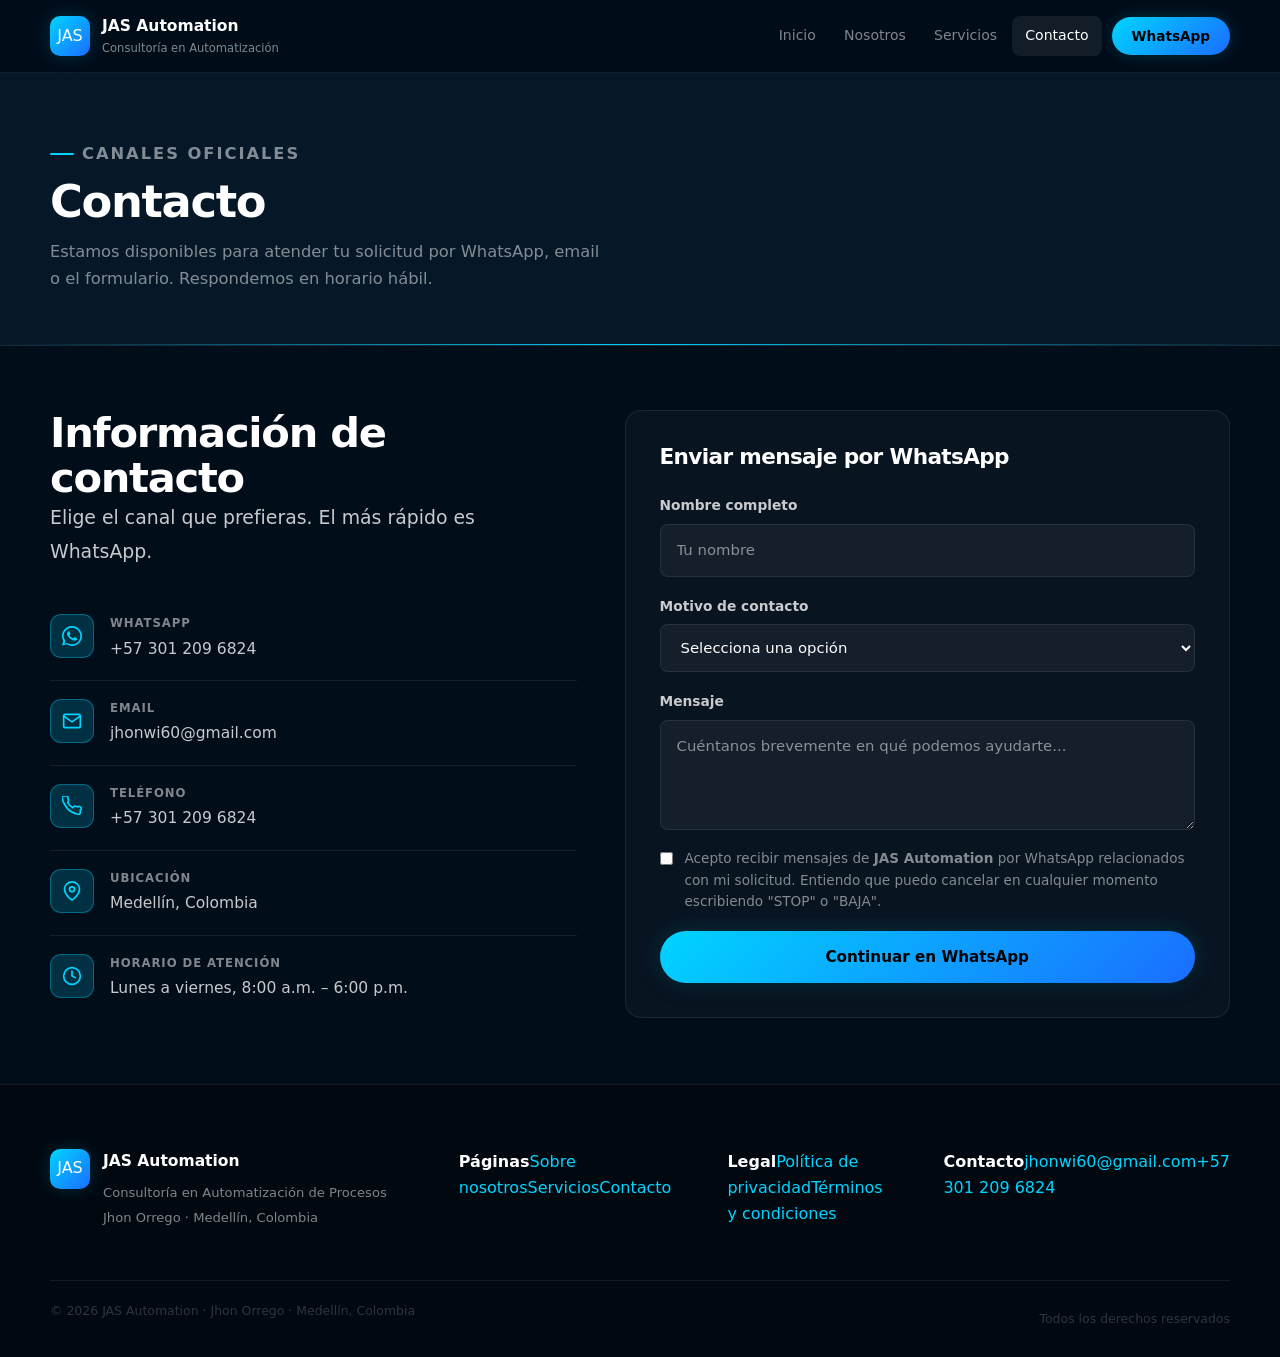
==== commit d51af4c8: "Agregar schema.org CEO/Person/Organization para SEO y meta author" ====
--- a/contacto.html
+++ b/contacto.html
@@ -6,6 +6,7 @@
   <title>Contacto | JAS Automation</title>
   <meta name="description" content="Canales oficiales de contacto de JAS Automation. Escríbenos por WhatsApp, email o usa el formulario de contacto.">
   <link rel="canonical" href="https://www.jasautomation.com/contacto.html">
+  <meta name="author" content="Jhon Orrego">
   <link rel="stylesheet" href="assets/css/styles.css">
 </head>
 <body>
--- a/assets/css/styles.css
+++ b/assets/css/styles.css
@@ -1,150 +1,173 @@
-/* ===== DESIGN SYSTEM ===== */
+/* ═══════════════════════════════════════════════
+   JAS AUTOMATION — Design System
+   Paleta: Navy oscuro · Cyan #00D4FF · Azul #1A6EFF
+═══════════════════════════════════════════════ */
 :root {
-  --bg: #ffffff;
-  --surface: #f8fafc;
-  --text: #0f172a;
-  --text-2: #334155;
-  --muted: #64748b;
-  --border: #e2e8f0;
-  --primary: #0d9488;
-  --primary-dark: #0f766e;
-  --primary-light: #ccfbf1;
-  --dark: #071828;
-  --dark-2: #0c2340;
-  --shadow: 0 4px 20px rgba(0,0,0,.09);
-  --shadow-lg: 0 20px 50px rgba(0,0,0,.13);
-  --radius: 16px;
-  --radius-sm: 10px;
-}
-
-/* ===== RESET ===== */
+  --bg:          #020D1A;
+  --bg-2:        #061828;
+  --bg-3:        #0C2540;
+  --text:        #FFFFFF;
+  --text-2:      rgba(255,255,255,.78);
+  --text-3:      rgba(255,255,255,.50);
+  --border:      rgba(255,255,255,.08);
+  --border-glow: rgba(0,212,255,.35);
+  --cyan:        #00D4FF;
+  --cyan-dark:   #00A8CC;
+  --cyan-glow:   rgba(0,212,255,.18);
+  --blue:        #1A6EFF;
+  --blue-glow:   rgba(26,110,255,.22);
+  --r16: 16px;
+  --r12: 12px;
+  --r8:   8px;
+}
+
+/* ─── Reset ─────────────────────────────────── */
 *, *::before, *::after { box-sizing: border-box; margin: 0; padding: 0; }
 html { scroll-behavior: smooth; -webkit-text-size-adjust: 100%; }
 body {
-  font-family: Inter, ui-sans-serif, system-ui, -apple-system, BlinkMacSystemFont, "Segoe UI", Roboto, sans-serif;
+  font-family: Inter, ui-sans-serif, system-ui, -apple-system, "Segoe UI", Roboto, sans-serif;
+  background: var(--bg);
   color: var(--text);
-  background: var(--bg);
   line-height: 1.65;
   -webkit-font-smoothing: antialiased;
 }
 img, svg { display: block; max-width: 100%; }
-a { color: var(--primary); text-decoration: none; }
-a:hover { text-decoration: underline; }
+a { color: var(--cyan); text-decoration: none; }
+a:hover { color: #fff; text-decoration: underline; }
 ul, ol { list-style: none; }
 p { margin-bottom: 1rem; }
 p:last-child { margin-bottom: 0; }
 
-/* ===== LAYOUT ===== */
-.container { width: min(1160px, calc(100% - 40px)); margin: 0 auto; }
-.section { padding: 96px 0; }
-.section-muted { background: var(--surface); }
-.section-dark { background: var(--dark); }
-
-/* ===== TYPOGRAPHY ===== */
+/* ─── Layout ─────────────────────────────────── */
+.container { width: min(1180px, calc(100% - 40px)); margin: 0 auto; }
+.section { padding: 100px 0; }
+
+/* ─── Typography ─────────────────────────────── */
 .eyebrow {
   display: inline-flex;
   align-items: center;
   gap: 8px;
-  color: var(--primary);
+  font-size: .72rem;
   font-weight: 700;
-  letter-spacing: .09em;
+  letter-spacing: .12em;
   text-transform: uppercase;
-  font-size: .73rem;
-  margin-bottom: 14px;
+  color: var(--cyan);
+  margin-bottom: 16px;
 }
 .eyebrow::before {
   content: '';
   display: block;
-  width: 18px;
+  width: 24px;
   height: 2px;
-  background: currentColor;
+  background: var(--cyan);
   border-radius: 2px;
   flex-shrink: 0;
 }
-.eyebrow-light { color: var(--primary-light); }
-
-h1, h2, h3 { line-height: 1.12; font-weight: 800; letter-spacing: -.03em; }
-h1 { font-size: clamp(2.2rem, 5.5vw, 3.8rem); }
-h2 { font-size: clamp(1.7rem, 3.5vw, 2.5rem); }
+
+h1, h2, h3 { line-height: 1.1; font-weight: 800; letter-spacing: -.03em; }
+h1 { font-size: clamp(2.4rem, 5.5vw, 4rem); }
+h2 { font-size: clamp(1.8rem, 3.5vw, 2.6rem); }
 h3 { font-size: 1.1rem; font-weight: 700; letter-spacing: -.01em; }
 
+.gradient-text {
+  background: linear-gradient(90deg, var(--cyan) 0%, var(--blue) 100%);
+  -webkit-background-clip: text;
+  -webkit-text-fill-color: transparent;
+  background-clip: text;
+}
 .lead {
-  font-size: clamp(1rem, 2vw, 1.18rem);
+  font-size: clamp(1rem, 1.8vw, 1.18rem);
   color: var(--text-2);
-  line-height: 1.75;
-}
-.section-header { text-align: center; max-width: 660px; margin: 0 auto 56px; }
+  line-height: 1.78;
+}
+.section-header { text-align: center; max-width: 680px; margin: 0 auto 60px; }
 .section-header h2 { margin-bottom: 14px; }
-.section-sub { color: var(--muted); font-size: 1.05rem; }
-
-/* ===== BUTTONS ===== */
+.section-sub { color: var(--text-3); font-size: 1.05rem; }
+
+/* ─── Buttons ────────────────────────────────── */
 .btn {
   display: inline-flex;
   align-items: center;
   justify-content: center;
-  gap: 8px;
-  min-height: 50px;
-  padding: 0 24px;
+  gap: 9px;
+  min-height: 52px;
+  padding: 0 28px;
   border-radius: 999px;
   font-weight: 700;
   font-size: .95rem;
-  border: 2px solid transparent;
+  border: none;
   cursor: pointer;
-  transition: background .16s, border-color .16s, transform .14s, box-shadow .16s;
+  transition: all .2s ease;
+  font-family: inherit;
   white-space: nowrap;
-  font-family: inherit;
-}
-.btn:hover { text-decoration: none; transform: translateY(-1px); box-shadow: 0 6px 20px rgba(0,0,0,.12); }
+}
+.btn:hover { transform: translateY(-2px); text-decoration: none; }
 .btn:active { transform: translateY(0); }
-.btn-primary { background: var(--primary); color: #fff; border-color: var(--primary); }
-.btn-primary:hover { background: var(--primary-dark); border-color: var(--primary-dark); }
-.btn-ghost { background: transparent; color: var(--text); border-color: var(--border); }
-.btn-ghost:hover { border-color: var(--primary); color: var(--primary); background: var(--primary-light); }
-.btn-outline-white { background: transparent; color: #fff; border-color: rgba(255,255,255,.35); }
-.btn-outline-white:hover { background: rgba(255,255,255,.1); border-color: rgba(255,255,255,.7); }
+
+.btn-primary {
+  background: linear-gradient(135deg, var(--cyan) 0%, var(--blue) 100%);
+  color: #000;
+  font-weight: 800;
+  box-shadow: 0 0 24px var(--cyan-glow), 0 4px 20px rgba(0,0,0,.4);
+}
+.btn-primary:hover {
+  box-shadow: 0 0 36px rgba(0,212,255,.4), 0 8px 30px rgba(0,0,0,.5);
+  color: #000;
+}
+
+.btn-ghost {
+  background: rgba(255,255,255,.06);
+  color: #fff;
+  border: 1px solid var(--border);
+  backdrop-filter: blur(8px);
+}
+.btn-ghost:hover {
+  background: rgba(255,255,255,.12);
+  border-color: var(--border-glow);
+  box-shadow: 0 0 20px var(--cyan-glow);
+  color: #fff;
+}
+
 .btn-full { width: 100%; }
-.btn-lg { min-height: 56px; padding: 0 32px; font-size: 1rem; }
-
-/* ===== HEADER / NAV ===== */
+.btn-lg { min-height: 58px; padding: 0 36px; font-size: 1rem; }
+
+/* ─── Header / Nav ───────────────────────────── */
 .site-header {
   position: sticky;
   top: 0;
-  z-index: 50;
-  background: rgba(255,255,255,.94);
+  z-index: 100;
+  background: rgba(2,13,26,.88);
   border-bottom: 1px solid var(--border);
-  backdrop-filter: blur(16px);
-  -webkit-backdrop-filter: blur(16px);
+  backdrop-filter: blur(20px);
+  -webkit-backdrop-filter: blur(20px);
 }
 .nav {
   display: flex;
   align-items: center;
   justify-content: space-between;
-  min-height: 70px;
+  min-height: 72px;
   gap: 16px;
   flex-wrap: wrap;
 }
 .brand {
   display: inline-flex;
   align-items: center;
-  gap: 11px;
-  color: var(--text);
+  gap: 12px;
+  color: #fff;
   flex-shrink: 0;
 }
-.brand:hover { text-decoration: none; }
-.brand strong { display: block; font-size: .97rem; font-weight: 800; line-height: 1.2; }
-.brand small { display: block; color: var(--muted); font-size: .72rem; font-weight: 500; }
+.brand:hover { text-decoration: none; color: #fff; }
+.brand strong { display: block; font-size: .97rem; font-weight: 800; }
+.brand small { display: block; color: var(--text-3); font-size: .72rem; font-weight: 500; }
 .brand-mark {
   display: grid;
   place-items: center;
   width: 40px;
   height: 40px;
-  border-radius: 11px;
-  background: var(--primary);
-  color: #fff;
-  font-weight: 900;
-  font-size: .78rem;
-  letter-spacing: .04em;
+  border-radius: 10px;
+  background: linear-gradient(135deg, var(--cyan), var(--blue));
   flex-shrink: 0;
+  box-shadow: 0 0 18px var(--cyan-glow);
 }
 .nav-links {
   display: flex;
@@ -152,34 +175,40 @@
   gap: 2px;
 }
 .nav-links a {
-  color: var(--text-2);
+  color: var(--text-3);
   font-size: .88rem;
   font-weight: 500;
-  padding: 8px 12px;
+  padding: 8px 13px;
   border-radius: 8px;
   transition: color .14s, background .14s;
 }
 .nav-links a:hover,
-.nav-links a.active { color: var(--primary); background: var(--primary-light); text-decoration: none; }
+.nav-links a.active {
+  color: #fff;
+  background: rgba(255,255,255,.07);
+  text-decoration: none;
+}
 .nav-cta {
-  background: var(--primary) !important;
-  color: #fff !important;
-  padding: 8px 18px !important;
+  background: linear-gradient(135deg, var(--cyan), var(--blue)) !important;
+  color: #000 !important;
+  font-weight: 800 !important;
+  padding: 8px 20px !important;
   border-radius: 999px !important;
-  font-weight: 700 !important;
   margin-left: 8px;
   font-size: .85rem !important;
-}
-.nav-cta:hover { background: var(--primary-dark) !important; }
+  box-shadow: 0 0 16px var(--cyan-glow);
+}
+.nav-cta:hover { opacity: .9; box-shadow: 0 0 28px rgba(0,212,255,.4) !important; }
+
 .nav-toggle {
   display: none;
   flex-direction: column;
   justify-content: center;
   gap: 5px;
-  width: 42px;
-  height: 42px;
+  width: 44px;
+  height: 44px;
+  background: rgba(255,255,255,.06);
   border: 1px solid var(--border);
-  background: #fff;
   border-radius: 9px;
   padding: 10px;
   cursor: pointer;
@@ -189,400 +218,552 @@
   display: block;
   width: 100%;
   height: 2px;
-  background: var(--text);
+  background: #fff;
   border-radius: 2px;
-  transition: transform .2s, opacity .2s;
+  transition: transform .22s, opacity .22s;
 }
 .nav-toggle.is-open span:nth-child(1) { transform: translateY(7px) rotate(45deg); }
 .nav-toggle.is-open span:nth-child(2) { opacity: 0; }
 .nav-toggle.is-open span:nth-child(3) { transform: translateY(-7px) rotate(-45deg); }
 
-/* ===== HERO ===== */
+/* ─── Hero ───────────────────────────────────── */
 .hero {
-  background: linear-gradient(140deg, var(--dark) 0%, var(--dark-2) 55%, #0b3d36 100%);
-  padding: 100px 0 88px;
+  background: var(--bg);
   position: relative;
   overflow: hidden;
-}
+  padding: 0;
+}
+/* Decorative glow blobs */
 .hero::before {
   content: '';
   position: absolute;
-  width: 800px;
-  height: 800px;
-  background: radial-gradient(circle, rgba(13,148,136,.18) 0%, transparent 65%);
-  top: -200px;
-  right: -100px;
+  width: 700px; height: 700px;
+  background: radial-gradient(circle, rgba(0,212,255,.09) 0%, transparent 60%);
+  top: -200px; left: -200px;
   pointer-events: none;
 }
+.hero::after {
+  content: '';
+  position: absolute;
+  width: 500px; height: 500px;
+  background: radial-gradient(circle, rgba(26,110,255,.1) 0%, transparent 60%);
+  bottom: -100px; right: 10%;
+  pointer-events: none;
+}
+
+/* Desktop: side-by-side */
 .hero-inner {
   display: grid;
-  grid-template-columns: 1.3fr .7fr;
-  gap: 52px;
-  align-items: center;
+  grid-template-columns: 1fr 1fr;
+  align-items: center;
+  gap: 0;
+  min-height: 88vh;
   position: relative;
   z-index: 1;
 }
-.hero-content .eyebrow { color: var(--primary-light); }
-.hero-content h1 { color: #fff; margin-bottom: 20px; }
-.hero-content .lead { color: rgba(255,255,255,.72); max-width: 560px; }
-.hero-content .lead strong { color: #fff; }
-.hero-actions { display: flex; flex-wrap: wrap; gap: 12px; margin-top: 34px; }
-
-/* Hero card */
-.hero-card {
-  background: rgba(255,255,255,.07);
-  border: 1px solid rgba(255,255,255,.13);
-  backdrop-filter: blur(12px);
-  -webkit-backdrop-filter: blur(12px);
-  border-radius: var(--radius);
+.hero-content {
+  padding: 100px 60px 100px 0;
+}
+.hero-content h1 { margin-bottom: 22px; }
+.hero-content .lead { max-width: 540px; margin-bottom: 36px; }
+.hero-actions { display: flex; flex-wrap: wrap; gap: 14px; }
+
+.hero-visual {
+  position: relative;
+  height: 100%;
+  min-height: 88vh;
+  display: flex;
+  align-items: center;
+  justify-content: flex-end;
+  overflow: hidden;
+}
+.hero-visual img {
+  width: 100%;
+  height: 100%;
+  object-fit: cover;
+  object-position: left center;
+}
+/* Gradient fade from left edge of image */
+.hero-visual::before {
+  content: '';
+  position: absolute;
+  inset: 0;
+  background: linear-gradient(90deg, var(--bg) 0%, transparent 30%);
+  z-index: 1;
+  pointer-events: none;
+}
+
+/* Mobile image strip — hidden on desktop */
+.hero-mobile-img { display: none; }
+
+/* ─── Stats / Badges ─────────────────────────── */
+.stats-bar {
+  background: var(--bg-2);
+  border-top: 1px solid var(--border);
+  border-bottom: 1px solid var(--border);
+  padding: 0;
+}
+.stats-inner {
+  display: grid;
+  grid-template-columns: repeat(4, 1fr);
+}
+.stat-item {
+  padding: 32px 28px;
+  border-right: 1px solid var(--border);
+  text-align: center;
+}
+.stat-item:last-child { border-right: 0; }
+.stat-icon {
+  display: inline-flex;
+  align-items: center;
+  justify-content: center;
+  width: 48px; height: 48px;
+  border-radius: 12px;
+  background: var(--cyan-glow);
+  border: 1px solid var(--border-glow);
+  color: var(--cyan);
+  margin: 0 auto 12px;
+}
+.stat-label { color: var(--text-3); font-size: .8rem; text-transform: uppercase; letter-spacing: .08em; font-weight: 600; }
+.stat-value { color: #fff; font-size: 1.1rem; font-weight: 800; margin-top: 4px; }
+
+/* ─── Services ───────────────────────────────── */
+.services-grid {
+  display: grid;
+  grid-template-columns: repeat(3, 1fr);
+  gap: 20px;
+}
+.service-card {
+  display: flex;
+  flex-direction: column;
+  background: rgba(255,255,255,.03);
+  border: 1px solid var(--border);
+  border-radius: var(--r16);
+  padding: 30px 26px;
+  transition: border-color .22s, box-shadow .22s, transform .22s;
+  backdrop-filter: blur(8px);
+}
+.service-card:hover {
+  border-color: var(--border-glow);
+  box-shadow: 0 0 32px var(--cyan-glow), 0 20px 40px rgba(0,0,0,.35);
+  transform: translateY(-4px);
+}
+.service-icon {
+  width: 52px; height: 52px;
+  border-radius: 14px;
+  background: linear-gradient(135deg, var(--cyan-glow), var(--blue-glow));
+  border: 1px solid var(--border-glow);
+  color: var(--cyan);
+  display: grid;
+  place-items: center;
+  margin-bottom: 20px;
+}
+.service-card h3 { color: #fff; margin-bottom: 10px; }
+.service-card p { color: var(--text-3); font-size: .93rem; line-height: 1.68; flex: 1; }
+.card-link {
+  display: inline-flex;
+  align-items: center;
+  gap: 6px;
+  margin-top: 20px;
+  font-weight: 700;
+  font-size: .84rem;
+  color: var(--cyan);
+}
+.card-link:hover { color: #fff; text-decoration: none; }
+
+/* ─── About ──────────────────────────────────── */
+.about-section {
+  background: var(--bg-2);
+  position: relative;
+  overflow: hidden;
+}
+.about-section::before {
+  content: '';
+  position: absolute;
+  width: 600px; height: 600px;
+  background: radial-gradient(circle, rgba(0,212,255,.07) 0%, transparent 65%);
+  top: 50%; right: -100px;
+  transform: translateY(-50%);
+  pointer-events: none;
+}
+.about-grid {
+  display: grid;
+  grid-template-columns: 1fr 1fr;
+  gap: 72px;
+  align-items: center;
+  position: relative;
+  z-index: 1;
+}
+.about-card {
+  background: rgba(255,255,255,.04);
+  border: 1px solid var(--border);
+  border-radius: var(--r16);
+  overflow: hidden;
+}
+.about-card-top {
   padding: 28px;
-  color: #fff;
-}
-.hero-card-top {
-  display: flex;
-  align-items: center;
-  gap: 8px;
-  font-size: .8rem;
-  color: rgba(255,255,255,.5);
-  margin-bottom: 22px;
-}
-.status-dot {
+  border-bottom: 1px solid var(--border);
+  display: flex;
+  align-items: center;
+  gap: 16px;
+}
+.about-avatar {
+  width: 56px; height: 56px;
+  border-radius: 50%;
+  background: linear-gradient(135deg, var(--cyan), var(--blue));
+  display: grid;
+  place-items: center;
+  font-weight: 900;
+  font-size: 1.1rem;
+  color: #000;
+  flex-shrink: 0;
+  box-shadow: 0 0 20px var(--cyan-glow);
+}
+.about-card-name { font-weight: 800; font-size: 1.05rem; color: #fff; }
+.about-card-role { color: var(--text-3); font-size: .82rem; margin-top: 2px; }
+.about-skills {
+  display: grid;
+  grid-template-columns: 1fr 1fr;
+}
+.skill-item {
+  padding: 20px 22px;
+  border-right: 1px solid var(--border);
+  border-bottom: 1px solid var(--border);
+}
+.skill-item:nth-child(2n) { border-right: 0; }
+.skill-item:nth-last-child(-n+2) { border-bottom: 0; }
+.skill-name { font-weight: 700; font-size: .88rem; color: #fff; margin-bottom: 3px; }
+.skill-desc { color: var(--text-3); font-size: .78rem; line-height: 1.5; }
+.skill-dot {
   width: 8px; height: 8px;
   border-radius: 50%;
-  background: #4ade80;
-  box-shadow: 0 0 0 3px rgba(74,222,128,.22);
-  flex-shrink: 0;
-}
-.hero-card h2 { color: #fff; font-size: 1.2rem; margin-bottom: 4px; }
-.hero-card-role { color: rgba(255,255,255,.5); font-size: .84rem; margin-bottom: 22px; line-height: 1.5; }
-.hero-card dl { border-top: 1px solid rgba(255,255,255,.08); }
-.hero-card dl div { padding: 11px 0; border-bottom: 1px solid rgba(255,255,255,.07); }
-.hero-card dl div:last-child { border-bottom: 0; }
-.hero-card dt { font-size: .72rem; text-transform: uppercase; letter-spacing: .07em; color: rgba(255,255,255,.35); font-weight: 600; }
-.hero-card dd { margin: 3px 0 0; font-size: .88rem; }
-.hero-card dd a { color: rgba(255,255,255,.8); }
-.hero-card dd a:hover { color: #fff; text-decoration: none; }
-.hero-card .btn { margin-top: 22px; }
-
-/* ===== TECH STRIP ===== */
-.strip {
-  background: var(--surface);
-  border-bottom: 1px solid var(--border);
-  padding: 18px 0;
-}
-.strip-inner {
-  display: flex;
-  align-items: center;
-  gap: 20px;
-  flex-wrap: wrap;
-}
-.strip-label { color: var(--muted); font-size: .78rem; font-weight: 600; text-transform: uppercase; letter-spacing: .06em; white-space: nowrap; }
-.strip-tags { display: flex; flex-wrap: wrap; gap: 8px; }
-.strip-tags span {
-  background: #fff;
+  background: var(--cyan);
+  box-shadow: 0 0 8px var(--cyan);
+  margin-bottom: 10px;
+}
+
+.about-text h2 { color: #fff; margin-bottom: 20px; }
+.about-text .lead { margin-bottom: 20px; }
+.about-text p { color: var(--text-2); }
+.about-text strong { color: #fff; }
+
+/* ─── Process ────────────────────────────────── */
+.process-section { background: var(--bg); }
+.process-grid {
+  display: grid;
+  grid-template-columns: repeat(4, 1fr);
+  gap: 1px;
+  background: var(--border);
   border: 1px solid var(--border);
-  border-radius: 999px;
-  padding: 4px 14px;
-  font-size: .78rem;
-  font-weight: 600;
-  color: var(--text-2);
-}
-
-/* ===== SERVICE CARDS ===== */
-.services-grid {
-  display: grid;
-  grid-template-columns: repeat(3, 1fr);
-  gap: 20px;
-}
-.service-card {
-  display: flex;
-  flex-direction: column;
-  background: #fff;
-  border: 1px solid var(--border);
-  border-radius: var(--radius);
-  padding: 28px 26px;
-  transition: border-color .18s, box-shadow .18s, transform .18s;
-}
-.service-card:hover {
-  border-color: var(--primary);
-  box-shadow: var(--shadow);
-  transform: translateY(-3px);
-}
-.service-icon {
-  width: 50px; height: 50px;
-  border-radius: 13px;
-  background: var(--primary-light);
-  color: var(--primary-dark);
-  display: grid;
-  place-items: center;
-  margin-bottom: 18px;
-}
-.service-card h3 { margin-bottom: 10px; }
-.service-card p { color: var(--muted); font-size: .93rem; flex: 1; line-height: 1.65; }
-.card-link {
-  display: inline-block;
-  margin-top: 18px;
-  font-weight: 700;
-  font-size: .85rem;
-  color: var(--primary);
-}
-.card-link:hover { text-decoration: none; color: var(--primary-dark); }
-
-/* ===== ABOUT ===== */
-.about-grid {
-  display: grid;
-  grid-template-columns: 1fr 1.15fr;
-  gap: 72px;
-  align-items: center;
-}
-.about-visual { display: flex; flex-direction: column; gap: 18px; }
-.about-profile {
-  display: flex;
-  align-items: center;
-  gap: 16px;
-  background: rgba(255,255,255,.06);
-  border: 1px solid rgba(255,255,255,.1);
-  border-radius: var(--radius);
-  padding: 20px 24px;
-}
-.about-avatar {
-  width: 52px; height: 52px;
-  border-radius: 50%;
-  background: var(--primary);
-  color: #fff;
+  border-radius: var(--r16);
+  overflow: hidden;
+}
+.process-step {
+  background: var(--bg-2);
+  padding: 36px 28px;
+  position: relative;
+  transition: background .2s;
+}
+.process-step:hover { background: var(--bg-3); }
+.step-num {
+  font-size: 3rem;
   font-weight: 900;
-  font-size: 1.1rem;
-  display: grid;
-  place-items: center;
-  flex-shrink: 0;
-}
-.about-profile strong { display: block; color: #fff; font-size: 1rem; }
-.about-profile span { color: rgba(255,255,255,.5); font-size: .82rem; }
-.about-tags {
-  display: grid;
-  grid-template-columns: repeat(3, 1fr);
-  gap: 12px;
-}
-.about-tag {
-  background: rgba(255,255,255,.05);
-  border: 1px solid rgba(255,255,255,.08);
-  border-radius: var(--radius-sm);
-  padding: 16px 12px;
-  text-align: center;
-}
-.about-tag strong { display: block; color: var(--primary-light); font-size: 1rem; font-weight: 800; margin-bottom: 4px; }
-.about-tag span { color: rgba(255,255,255,.38); font-size: .72rem; line-height: 1.4; }
-.about-text h2 { color: #fff; margin-bottom: 20px; }
-.about-text p { color: rgba(255,255,255,.62); line-height: 1.75; }
-.about-text strong { color: #fff; }
-
-/* ===== PROCESS ===== */
-.process-grid {
-  display: grid;
-  grid-template-columns: repeat(4, 1fr);
-  gap: 20px;
-}
-.process-step {
-  background: #fff;
-  border: 1px solid var(--border);
-  border-radius: var(--radius);
-  padding: 28px 24px;
-}
-.step-num {
-  font-size: 2.2rem;
-  font-weight: 900;
-  color: var(--primary-light);
   letter-spacing: -.06em;
   line-height: 1;
-  margin-bottom: 16px;
-}
-.process-step h3 { margin-bottom: 10px; }
-.process-step p { color: var(--muted); font-size: .91rem; }
-
-/* ===== CTA SECTION ===== */
+  margin-bottom: 20px;
+  background: linear-gradient(135deg, var(--cyan) 0%, rgba(0,212,255,.2) 100%);
+  -webkit-background-clip: text;
+  -webkit-text-fill-color: transparent;
+  background-clip: text;
+}
+.process-step h3 { color: #fff; margin-bottom: 10px; }
+.process-step p { color: var(--text-3); font-size: .9rem; line-height: 1.65; }
+
+/* ─── Tech stack ─────────────────────────────── */
+.tech-section {
+  background: var(--bg-2);
+  padding: 56px 0;
+  border-top: 1px solid var(--border);
+  border-bottom: 1px solid var(--border);
+}
+.tech-inner {
+  display: flex;
+  align-items: center;
+  gap: 24px;
+  flex-wrap: wrap;
+}
+.tech-label {
+  color: var(--text-3);
+  font-size: .75rem;
+  font-weight: 700;
+  text-transform: uppercase;
+  letter-spacing: .1em;
+  white-space: nowrap;
+}
+.tech-tags {
+  display: flex;
+  flex-wrap: wrap;
+  gap: 10px;
+  flex: 1;
+}
+.tech-tag {
+  background: rgba(0,212,255,.07);
+  border: 1px solid rgba(0,212,255,.2);
+  border-radius: 999px;
+  padding: 6px 16px;
+  font-size: .8rem;
+  font-weight: 700;
+  color: var(--cyan);
+  transition: background .16s, box-shadow .16s;
+}
+.tech-tag:hover {
+  background: rgba(0,212,255,.14);
+  box-shadow: 0 0 14px var(--cyan-glow);
+}
+
+/* ─── CTA ────────────────────────────────────── */
 .cta-section {
-  background: linear-gradient(135deg, var(--primary-dark) 0%, #065f46 100%);
-  padding: 88px 0 28px;
+  background: var(--bg);
+  position: relative;
+  overflow: hidden;
+  padding: 100px 0 36px;
   text-align: center;
 }
-.cta-body { max-width: 600px; margin: 0 auto 36px; }
-.cta-body h2 { color: #fff; margin-bottom: 14px; }
-.cta-body p { color: rgba(255,255,255,.72); font-size: 1.08rem; }
-.cta-actions { display: flex; flex-wrap: wrap; gap: 12px; justify-content: center; }
-.cta-note { color: rgba(255,255,255,.3); font-size: .78rem; margin-top: 28px; padding-bottom: 28px; }
-.cta-note a { color: rgba(255,255,255,.5); }
-.cta-note a:hover { color: #fff; }
-
-/* ===== FOOTER ===== */
-.site-footer { background: #060e1a; }
+.cta-section::before {
+  content: '';
+  position: absolute;
+  width: 800px; height: 400px;
+  background: radial-gradient(ellipse, rgba(0,212,255,.1) 0%, transparent 60%);
+  top: 0; left: 50%;
+  transform: translateX(-50%);
+  pointer-events: none;
+}
+/* Glowing top border */
+.cta-section::after {
+  content: '';
+  position: absolute;
+  top: 0; left: 50%; transform: translateX(-50%);
+  width: 60%;
+  height: 1px;
+  background: linear-gradient(90deg, transparent, var(--cyan), transparent);
+}
+.cta-body { position: relative; z-index: 1; max-width: 640px; margin: 0 auto 40px; }
+.cta-body h2 { color: #fff; margin-bottom: 16px; }
+.cta-body p { color: var(--text-2); font-size: 1.1rem; }
+.cta-actions { display: flex; flex-wrap: wrap; gap: 14px; justify-content: center; position: relative; z-index: 1; }
+.cta-note {
+  color: var(--text-3);
+  font-size: .78rem;
+  margin-top: 28px;
+  padding-bottom: 36px;
+  position: relative;
+  z-index: 1;
+}
+.cta-note a { color: var(--text-3); }
+.cta-note a:hover { color: var(--cyan); }
+
+/* ─── Footer ─────────────────────────────────── */
+.site-footer {
+  background: #010810;
+  border-top: 1px solid var(--border);
+}
 .footer-top {
   display: grid;
   grid-template-columns: auto 1fr;
-  gap: 64px;
-  padding: 60px 0 44px;
-  border-bottom: 1px solid rgba(255,255,255,.06);
+  gap: 72px;
+  padding: 64px 0 48px;
+  border-bottom: 1px solid var(--border);
 }
 .footer-brand {
   display: flex;
   align-items: flex-start;
   gap: 13px;
 }
-.footer-brand .brand-mark { width: 44px; height: 44px; flex-shrink: 0; }
-.footer-brand strong { display: block; color: #fff; font-size: .97rem; margin-bottom: 6px; }
-.footer-brand p { color: rgba(255,255,255,.35); font-size: .82rem; margin: 2px 0; }
+.footer-brand .brand-mark { flex-shrink: 0; }
+.footer-brand strong { display: block; color: #fff; font-size: .97rem; margin-bottom: 8px; }
+.footer-brand p { color: var(--text-3); font-size: .82rem; margin: 3px 0; }
 .footer-nav {
   display: flex;
   justify-content: flex-end;
-  gap: 48px;
-}
-.footer-nav-col { display: flex; flex-direction: column; gap: 10px; }
-.footer-nav-col strong { color: rgba(255,255,255,.5); font-size: .74rem; text-transform: uppercase; letter-spacing: .08em; margin-bottom: 4px; }
-.footer-nav-col a { color: rgba(255,255,255,.38); font-size: .86rem; }
-.footer-nav-col a:hover { color: #fff; text-decoration: none; }
+  gap: 56px;
+}
+.footer-col { display: flex; flex-direction: column; gap: 10px; }
+.footer-col strong { color: rgba(255,255,255,.4); font-size: .72rem; text-transform: uppercase; letter-spacing: .1em; margin-bottom: 6px; }
+.footer-col a { color: rgba(255,255,255,.35); font-size: .86rem; transition: color .14s; }
+.footer-col a:hover { color: var(--cyan); text-decoration: none; }
 .footer-bottom {
   padding: 20px 0;
-  display: flex;
-  align-items: center;
-}
-.footer-bottom .container { display: flex; justify-content: space-between; align-items: center; flex-wrap: wrap; gap: 8px; }
-.footer-bottom p { font-size: .79rem; color: rgba(255,255,255,.2); }
-
-/* ===== INNER PAGE HERO ===== */
+}
+.footer-bottom .container {
+  display: flex;
+  justify-content: space-between;
+  align-items: center;
+  flex-wrap: wrap;
+  gap: 8px;
+}
+.footer-bottom p { font-size: .78rem; color: rgba(255,255,255,.18); }
+
+/* ─── Inner pages ────────────────────────────── */
 .page-hero {
-  background: var(--surface);
+  background: var(--bg-2);
   border-bottom: 1px solid var(--border);
-  padding: 56px 0 48px;
+  padding: 64px 0 52px;
+  position: relative;
+  overflow: hidden;
+}
+.page-hero::after {
+  content: '';
+  position: absolute;
+  bottom: 0; left: 0; right: 0;
+  height: 1px;
+  background: linear-gradient(90deg, transparent, var(--cyan), transparent);
 }
 .page-hero .eyebrow { margin-bottom: 10px; }
-.page-hero h1 { font-size: clamp(1.8rem, 4vw, 2.6rem); margin-bottom: 12px; }
-.page-hero p { color: var(--muted); font-size: 1.05rem; max-width: 560px; }
-
-/* ===== CONTENT PAGES ===== */
+.page-hero h1 { font-size: clamp(1.9rem, 4vw, 2.8rem); color: #fff; margin-bottom: 12px; }
+.page-hero p { color: var(--text-3); font-size: 1.02rem; max-width: 560px; margin: 0; }
+
 .content-section { padding: 64px 0; }
 .content-max { max-width: 900px; }
 
-/* About page */
-.about-table-wrap { margin: 28px 0; }
-.info-table { width: 100%; border-collapse: collapse; border: 1px solid var(--border); border-radius: 14px; overflow: hidden; }
-.info-table th, .info-table td { text-align: left; padding: 14px 18px; border-bottom: 1px solid var(--border); vertical-align: top; }
+/* Info table */
+.info-table { width: 100%; border-collapse: collapse; border: 1px solid var(--border); border-radius: 14px; overflow: hidden; margin: 28px 0; }
+.info-table th, .info-table td { text-align: left; padding: 15px 20px; border-bottom: 1px solid var(--border); vertical-align: top; }
 .info-table tr:last-child th, .info-table tr:last-child td { border-bottom: 0; }
-.info-table th { width: 220px; background: var(--surface); font-weight: 600; color: var(--muted); font-size: .85rem; }
-
-/* Services page */
-.services-full { display: grid; gap: 24px; margin-top: 32px; }
+.info-table th { width: 220px; background: rgba(255,255,255,.03); font-weight: 600; color: var(--text-3); font-size: .85rem; }
+.info-table td { color: var(--text-2); }
+.info-table a { color: var(--cyan); }
+
+/* Services full page */
+.services-full { display: grid; gap: 20px; margin-top: 32px; }
 .service-full-card {
-  background: #fff;
+  background: rgba(255,255,255,.03);
   border: 1px solid var(--border);
-  border-radius: var(--radius);
-  padding: 32px;
+  border-radius: var(--r16);
+  padding: 30px 32px;
   display: grid;
   grid-template-columns: 56px 1fr;
   gap: 24px;
   align-items: start;
-  transition: border-color .16s, box-shadow .16s;
-}
-.service-full-card:hover { border-color: var(--primary); box-shadow: var(--shadow); }
+  transition: border-color .18s, box-shadow .18s;
+}
+.service-full-card:hover {
+  border-color: var(--border-glow);
+  box-shadow: 0 0 24px var(--cyan-glow);
+}
 .service-full-card .service-icon { margin: 0; }
-.service-full-card h2 { font-size: 1.25rem; margin-bottom: 8px; }
-.service-full-card p { color: var(--muted); font-size: .95rem; }
+.service-full-card h2 { font-size: 1.2rem; color: #fff; margin-bottom: 8px; }
+.service-full-card p { color: var(--text-3); font-size: .95rem; }
 .notice {
-  background: #fffbeb;
-  border: 1px solid #fde68a;
-  border-radius: var(--radius-sm);
+  background: rgba(255,213,79,.06);
+  border: 1px solid rgba(255,213,79,.2);
+  border-radius: var(--r8);
   padding: 16px 20px;
   margin-top: 32px;
-  font-size: .9rem;
-  color: #78350f;
-}
+  font-size: .88rem;
+  color: rgba(255,213,79,.8);
+}
+.notice strong { color: #ffd54f; }
 
 /* Contact page */
 .contact-wrap {
   display: grid;
   grid-template-columns: 1fr 1.15fr;
-  gap: 40px;
+  gap: 48px;
   align-items: start;
 }
-.contact-info h2 { font-size: 1.5rem; margin-bottom: 6px; }
-.contact-info .lead { margin-bottom: 28px; }
-.contact-list { display: flex; flex-direction: column; }
+.contact-list { display: flex; flex-direction: column; margin-top: 28px; }
 .contact-list-item {
   display: flex;
   align-items: flex-start;
-  gap: 14px;
-  padding: 16px 0;
+  gap: 16px;
+  padding: 18px 0;
   border-bottom: 1px solid var(--border);
 }
 .contact-list-item:last-child { border-bottom: 0; }
 .contact-icon {
-  width: 40px; height: 40px;
-  border-radius: 10px;
-  background: var(--primary-light);
-  color: var(--primary-dark);
+  width: 44px; height: 44px;
+  border-radius: 11px;
+  background: var(--cyan-glow);
+  border: 1px solid var(--border-glow);
+  color: var(--cyan);
   display: grid;
   place-items: center;
   flex-shrink: 0;
 }
-.contact-label { font-size: .75rem; text-transform: uppercase; letter-spacing: .07em; color: var(--muted); font-weight: 700; margin-bottom: 3px; }
-.contact-value { font-size: .97rem; font-weight: 500; color: var(--text); }
-.contact-value a { color: var(--text); }
-.contact-value a:hover { color: var(--primary); text-decoration: none; }
+.contact-label { font-size: .73rem; text-transform: uppercase; letter-spacing: .08em; color: var(--text-3); font-weight: 700; margin-bottom: 3px; }
+.contact-value { color: var(--text-2); font-size: .97rem; font-weight: 500; }
+.contact-value a { color: var(--text-2); }
+.contact-value a:hover { color: var(--cyan); text-decoration: none; }
 .form-box {
-  background: var(--surface);
+  background: rgba(255,255,255,.03);
   border: 1px solid var(--border);
-  border-radius: var(--radius);
-  padding: 32px;
-}
-.form-box h2 { font-size: 1.35rem; margin-bottom: 24px; }
-.form-grid { display: grid; gap: 16px; }
-.form-field { display: flex; flex-direction: column; gap: 6px; }
-.form-field label { font-weight: 600; font-size: .88rem; color: var(--text-2); }
+  border-radius: var(--r16);
+  padding: 34px;
+}
+.form-box h2 { font-size: 1.35rem; color: #fff; margin-bottom: 26px; }
+.form-grid { display: grid; gap: 18px; }
+.form-field { display: flex; flex-direction: column; gap: 7px; }
+.form-field label { font-weight: 600; font-size: .86rem; color: var(--text-2); }
 .form-field input, .form-field select, .form-field textarea {
   width: 100%;
-  padding: 11px 15px;
+  padding: 13px 16px;
+  background: rgba(255,255,255,.05);
   border: 1px solid var(--border);
-  border-radius: var(--radius-sm);
+  border-radius: var(--r8);
   font: inherit;
   font-size: .93rem;
-  background: #fff;
-  color: var(--text);
-  transition: border-color .14s, box-shadow .14s;
-}
+  color: #fff;
+  transition: border-color .15s, box-shadow .15s;
+}
+.form-field select option { background: #0c2540; color: #fff; }
+.form-field input::placeholder, .form-field textarea::placeholder { color: var(--text-3); }
 .form-field input:focus, .form-field select:focus, .form-field textarea:focus {
   outline: none;
-  border-color: var(--primary);
-  box-shadow: 0 0 0 3px rgba(13,148,136,.1);
+  border-color: var(--border-glow);
+  box-shadow: 0 0 0 3px var(--cyan-glow);
 }
 textarea { resize: vertical; min-height: 110px; }
-.checkbox-field { display: grid; grid-template-columns: auto 1fr; gap: 10px; align-items: start; }
-.checkbox-field input { margin-top: 3px; accent-color: var(--primary); }
-.checkbox-field span { font-size: .86rem; color: var(--muted); line-height: 1.55; }
+.checkbox-field { display: grid; grid-template-columns: auto 1fr; gap: 12px; align-items: start; }
+.checkbox-field input { margin-top: 4px; accent-color: var(--cyan); }
+.checkbox-field span { font-size: .85rem; color: var(--text-3); line-height: 1.6; }
 
 /* Legal pages */
-.legal-content h2 { font-size: 1.2rem; font-weight: 700; margin-top: 40px; margin-bottom: 12px; color: var(--text); letter-spacing: -.01em; }
-.legal-content p { color: var(--text-2); line-height: 1.8; }
-.legal-content a { font-weight: 500; }
-
-/* ===== RESPONSIVE ===== */
+.legal-content h2 { font-size: 1.15rem; font-weight: 700; margin-top: 40px; margin-bottom: 12px; color: #fff; }
+.legal-content p { color: var(--text-2); line-height: 1.82; }
+.legal-content a { color: var(--cyan); font-weight: 500; }
+
+/* About page prose */
+.prose h2 { font-size: 1.5rem; color: #fff; margin: 40px 0 16px; }
+.prose p { color: var(--text-2); line-height: 1.82; }
+.prose strong { color: #fff; }
+.prose a { color: var(--cyan); font-weight: 500; }
+
+/* ─── RESPONSIVE ─────────────────────────────── */
 @media (max-width: 1024px) {
+  .hero-inner { grid-template-columns: 1.1fr .9fr; }
+  .hero-content { padding: 80px 40px 80px 0; }
   .services-grid { grid-template-columns: repeat(2, 1fr); }
   .process-grid { grid-template-columns: repeat(2, 1fr); }
   .about-grid { gap: 48px; }
-  .footer-top { gap: 40px; }
+  .stats-inner { grid-template-columns: repeat(2, 1fr); }
+  .stat-item:nth-child(2) { border-right: 0; }
+  .stat-item:nth-child(3) { border-top: 1px solid var(--border); }
+  .stat-item:nth-child(4) { border-top: 1px solid var(--border); border-right: 0; }
 }
 
 @media (max-width: 768px) {
   .container { width: calc(100% - 32px); }
-  .section { padding: 64px 0; }
-
-  /* Nav mobile */
-  .nav { align-items: center; padding: 12px 0; flex-wrap: nowrap; }
+  .section { padding: 72px 0; }
+
+  /* Nav */
+  .nav { min-height: 64px; padding: 12px 0; flex-wrap: nowrap; }
   .nav-toggle { display: flex; }
   .nav-links {
     display: none;
     width: 100%;
     flex-direction: column;
     align-items: stretch;
-    gap: 4px;
+    gap: 2px;
     padding: 12px 0 16px;
     border-top: 1px solid var(--border);
     margin-top: 12px;
@@ -590,66 +771,68 @@
     order: 3;
   }
   .nav-links.open { display: flex; }
-  .nav-links a {
-    padding: 11px 14px;
-    font-size: .93rem;
-    border-radius: 8px;
+  .nav-links a { padding: 12px 14px; font-size: .95rem; border-radius: 8px; display: block; }
+  .nav-cta { margin-left: 0 !important; text-align: center; border-radius: 10px !important; }
+
+  /* Hero — imagen mobile arriba, contenido abajo */
+  .hero { padding: 0; }
+  .hero::before, .hero::after { display: none; }
+  .hero-inner { grid-template-columns: 1fr; min-height: unset; }
+  .hero-content { padding: 48px 0 56px; order: 2; }
+  .hero-visual { display: none; }
+  .hero-mobile-img {
     display: block;
+    width: 100%;
+    max-height: 56vw;
+    overflow: hidden;
   }
-  .nav-cta { margin-left: 0 !important; text-align: center; }
-
-  /* Hero */
-  .hero { padding: 64px 0 56px; }
-  .hero::before { display: none; }
-  .hero-inner { grid-template-columns: 1fr; gap: 32px; }
-  .hero-card { order: -1; }
+  .hero-mobile-img img { width: 100%; height: 100%; object-fit: cover; object-position: center top; }
+
+  /* Stats */
+  .stats-inner { grid-template-columns: 1fr 1fr; }
 
   /* Services */
   .services-grid { grid-template-columns: 1fr; gap: 14px; }
 
   /* About */
   .about-grid { grid-template-columns: 1fr; gap: 36px; }
-  .about-tags { grid-template-columns: repeat(3, 1fr); }
+  .about-skills { grid-template-columns: 1fr 1fr; }
 
   /* Process */
-  .process-grid { grid-template-columns: 1fr 1fr; }
+  .process-grid { grid-template-columns: 1fr 1fr; gap: 1px; }
+
+  /* Tech */
+  .tech-inner { flex-direction: column; align-items: flex-start; gap: 12px; }
 
   /* CTA */
-  .cta-section { padding: 64px 0 20px; }
+  .cta-section { padding: 72px 0 24px; }
   .cta-actions { flex-direction: column; align-items: center; }
   .cta-actions .btn { width: 100%; max-width: 380px; }
 
-  /* Strip */
-  .strip-inner { flex-direction: column; align-items: flex-start; gap: 10px; }
-
   /* Footer */
-  .footer-top { grid-template-columns: 1fr; gap: 32px; }
-  .footer-nav { flex-direction: column; justify-content: flex-start; gap: 20px; }
+  .footer-top { grid-template-columns: 1fr; gap: 36px; }
+  .footer-nav { flex-direction: column; justify-content: flex-start; gap: 24px; }
   .footer-bottom .container { flex-direction: column; text-align: center; }
 
   /* Contact */
   .contact-wrap { grid-template-columns: 1fr; }
 
-  /* Inner page hero */
-  .page-hero { padding: 44px 0 36px; }
+  /* Service full */
+  .service-full-card { grid-template-columns: 1fr; gap: 16px; }
 }
 
 @media (max-width: 480px) {
   .container { width: calc(100% - 24px); }
-  .section { padding: 52px 0; }
-
-  .hero { padding: 52px 0 44px; }
+  .section { padding: 56px 0; }
+  .hero-content { padding: 40px 0 48px; }
   .hero-actions { flex-direction: column; }
   .hero-actions .btn { width: 100%; justify-content: center; }
-
-  .about-tags { grid-template-columns: repeat(3, 1fr); gap: 8px; }
-  .about-tag { padding: 12px 8px; }
-  .about-tag strong { font-size: .88rem; }
-  .about-tag span { font-size: .68rem; }
-
+  .hero-mobile-img { max-height: 72vw; }
+  .stats-inner { grid-template-columns: 1fr; }
+  .stat-item { border-right: 0; border-bottom: 1px solid var(--border); }
+  .stat-item:last-child { border-bottom: 0; }
   .process-grid { grid-template-columns: 1fr; }
-
-  .service-full-card { grid-template-columns: 1fr; gap: 16px; }
-
   .section-header { margin-bottom: 40px; }
-}
+  .about-skills { grid-template-columns: 1fr; }
+  .skill-item { border-right: 0; }
+}
